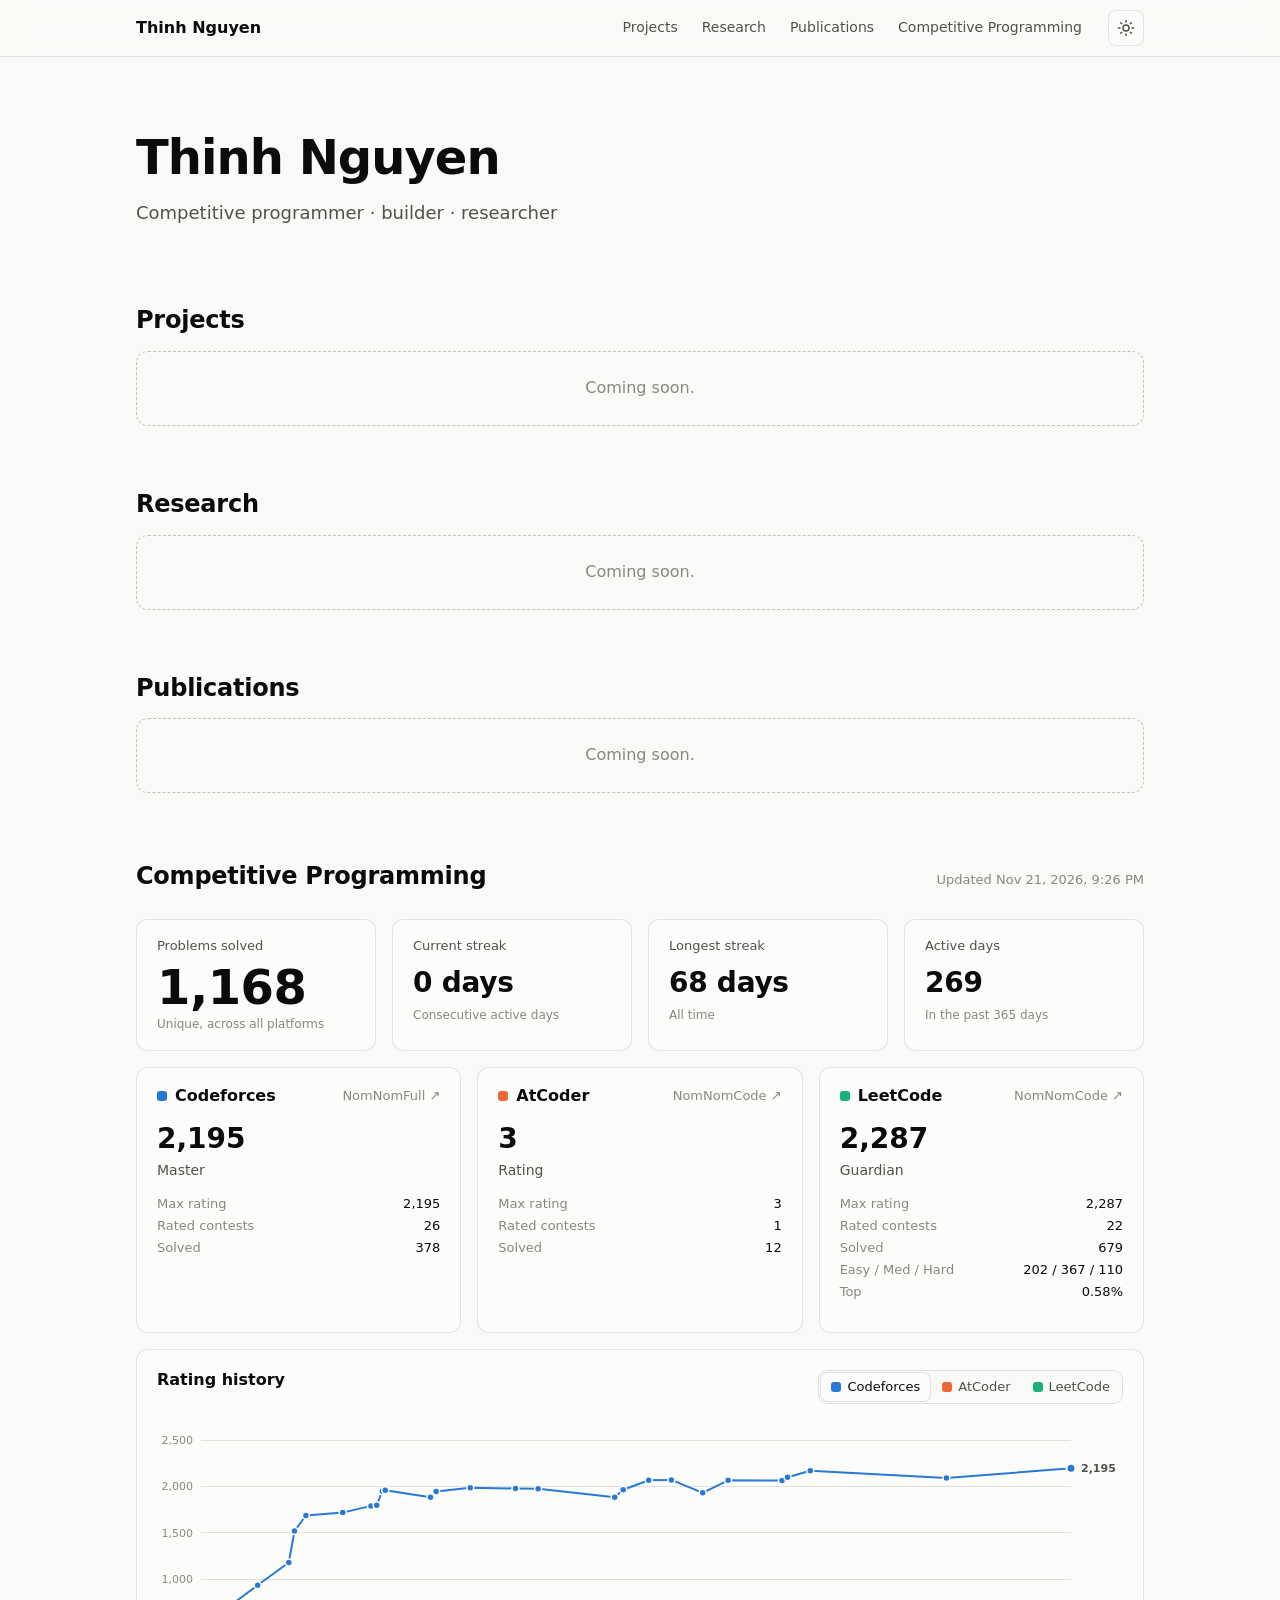
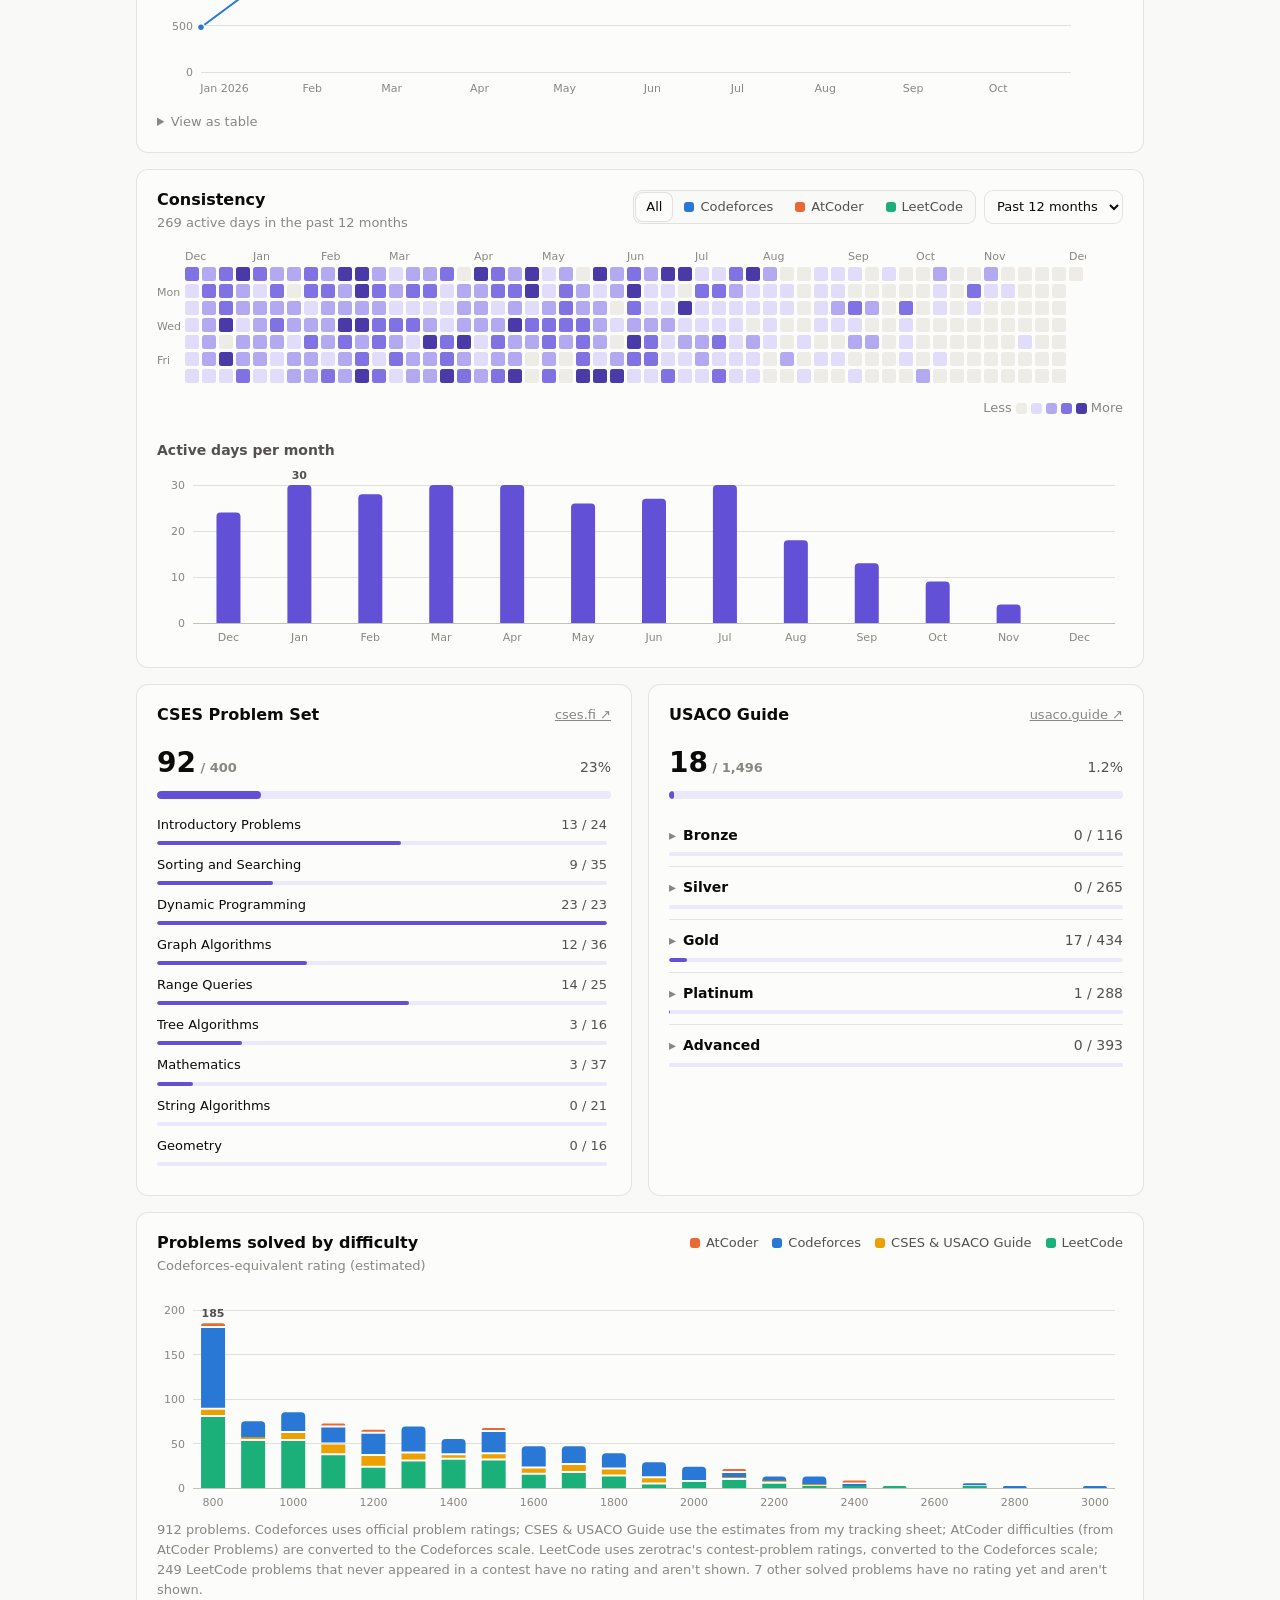
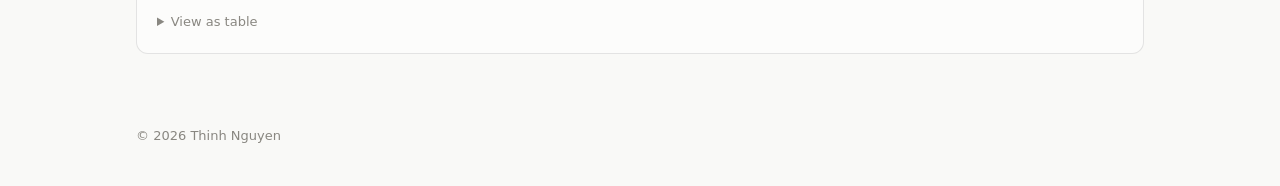
==== index.html @ 5f4afdf0 "Personal website with competitive programming stats Static site (no build step) with a daily GitHub " ====
<!doctype html>
<html lang="en">
<head>
  <meta charset="utf-8">
  <meta name="viewport" content="width=device-width, initial-scale=1">
  <title>Thinh Nguyen</title>
  <meta name="description" content="Projects, research, publications and competitive programming progress.">
  <link rel="icon" href="data:image/svg+xml,<svg xmlns='http://www.w3.org/2000/svg' viewBox='0 0 32 32'><rect width='32' height='32' rx='7' fill='%236250d6'/><text x='16' y='22' font-family='system-ui,sans-serif' font-size='16' font-weight='700' fill='white' text-anchor='middle'>TN</text></svg>">
  <link rel="stylesheet" href="assets/css/style.css">
  <script>
    // Apply a saved theme before first paint to avoid a flash.
    try { const t = localStorage.getItem("theme"); if (t) document.documentElement.dataset.theme = t; } catch {}
  </script>
</head>
<body>
  <header class="site-header">
    <div class="wrap header-inner">
      <a class="brand" href="#top" data-bind="name">Thinh Nguyen</a>
      <nav class="nav" aria-label="Sections">
        <a href="#projects">Projects</a>
        <a href="#research">Research</a>
        <a href="#publications">Publications</a>
        <a href="#cp">Competitive Programming</a>
      </nav>
      <button class="theme-toggle" id="theme-toggle" type="button" aria-label="Toggle dark mode">
        <svg class="icon-sun" viewBox="0 0 24 24" aria-hidden="true"><circle cx="12" cy="12" r="4"/><path d="M12 2v2M12 20v2M4.9 4.9l1.4 1.4M17.7 17.7l1.4 1.4M2 12h2M20 12h2M4.9 19.1l1.4-1.4M17.7 6.3l1.4-1.4"/></svg>
        <svg class="icon-moon" viewBox="0 0 24 24" aria-hidden="true"><path d="M21 12.8A9 9 0 1 1 11.2 3a7 7 0 0 0 9.8 9.8z"/></svg>
      </button>
    </div>
  </header>

  <main id="top">
    <section class="hero wrap">
      <h1 data-bind="name">Thinh Nguyen</h1>
      <p class="lede" data-bind="tagline">Competitive programmer · builder · researcher</p>
    </section>

    <section id="projects" class="section wrap">
      <h2>Projects</h2>
      <p class="placeholder">Coming soon.</p>
    </section>

    <section id="research" class="section wrap">
      <h2>Research</h2>
      <p class="placeholder">Coming soon.</p>
    </section>

    <section id="publications" class="section wrap">
      <h2>Publications</h2>
      <p class="placeholder">Coming soon.</p>
    </section>

    <section id="cp" class="section wrap">
      <div class="section-head">
        <h2>Competitive Programming</h2>
        <p class="muted small" id="cp-updated"></p>
      </div>

      <div class="tiles" id="cp-tiles" aria-live="polite"></div>

      <div class="platforms" id="cp-platforms"></div>

      <article class="card">
        <div class="card-head">
          <h3>Rating history</h3>
          <div class="segmented" id="rating-tabs" role="tablist" aria-label="Platform"></div>
        </div>
        <div class="chart" id="rating-chart"></div>
        <details class="table-view">
          <summary>View as table</summary>
          <div id="rating-table"></div>
        </details>
      </article>

      <article class="card">
        <div class="card-head">
          <div>
            <h3>Consistency</h3>
            <p class="muted small" id="heatmap-caption"></p>
          </div>
          <div class="filters">
            <div class="segmented" id="heatmap-platforms" role="group" aria-label="Platform filter"></div>
            <select id="heatmap-range" class="select" aria-label="Time range"></select>
          </div>
        </div>
        <div class="heatmap-scroll" id="heatmap"></div>
        <div class="heatmap-legend muted small" id="heatmap-legend"></div>
        <h4 class="subhead">Active days per month</h4>
        <div class="chart" id="monthly-chart"></div>
      </article>

      <div class="grid-2">
        <article class="card">
          <div class="card-head">
            <h3>CSES Problem Set</h3>
            <a class="muted small" href="https://cses.fi/problemset/" target="_blank" rel="noopener">cses.fi ↗</a>
          </div>
          <div id="cses-progress"></div>
        </article>
        <article class="card">
          <div class="card-head">
            <h3>USACO Guide</h3>
            <a class="muted small" href="https://usaco.guide/" target="_blank" rel="noopener">usaco.guide ↗</a>
          </div>
          <div id="usaco-progress"></div>
        </article>
      </div>

      <article class="card" id="difficulty-card">
        <div class="card-head">
          <div>
            <h3>Problems solved by difficulty</h3>
            <p class="muted small">Codeforces-equivalent rating (estimated)</p>
          </div>
          <div class="legend" id="difficulty-legend"></div>
        </div>
        <div class="chart" id="difficulty-chart"></div>
        <p class="footnote muted small" id="difficulty-note"></p>
        <details class="table-view">
          <summary>View as table</summary>
          <div id="difficulty-table"></div>
        </details>
      </article>
    </section>
  </main>

  <footer class="site-footer wrap muted small">
    <span>© <span id="year"></span> <span data-bind="name">Thinh Nguyen</span></span>
  </footer>

  <div class="tooltip" id="tooltip" role="tooltip" hidden></div>
  <script src="assets/js/cp.js" defer></script>
</body>
</html>
---- assets/css/style.css ----
/* ------------------------------------------------------------ tokens */
:root {
  color-scheme: light;
  --page: #f9f9f7;
  --surface: #fcfcfb;
  --text: #0b0b0b;
  --text-2: #52514e;
  --muted: #898781;
  --grid: #e1e0d9;
  --axis: #c3c2b7;
  --border: rgba(11, 11, 11, 0.10);
  --hover: rgba(11, 11, 11, 0.04);
  /* violet for everything not tied to one platform (blue = Codeforces only) */
  --accent: #6250d6;

  /* platform identity (categorical slots 1–3) */
  --cf: #2a78d6;
  --ac: #eb6834;
  --lc: #1baf7a;
  --sheet: #eda100; /* CSES & USACO Guide (categorical slot 4) */

  /* sequential violet for heatmap / meters */
  --seq-0: #edece7;
  --seq-1: #e0dcfa;
  --seq-2: #b3a9f0;
  --seq-3: #8172e3;
  --seq-4: #4a3aa7;
  --track: #ebe8fb;

  --radius: 12px;
  --font: system-ui, -apple-system, "Segoe UI", Roboto, sans-serif;
}

@media (prefers-color-scheme: dark) {
  :root:not([data-theme="light"]) {
    color-scheme: dark;
    --page: #0d0d0d;
    --surface: #1a1a19;
    --text: #f0efec;
    --text-2: #c3c2b7;
    --muted: #898781;
    --grid: #2c2c2a;
    --axis: #383835;
    --border: rgba(255, 255, 255, 0.10);
    --hover: rgba(255, 255, 255, 0.05);
    --accent: #9085e9;
    --cf: #3987e5;
    --ac: #d95926;
    --lc: #199e70;
    --sheet: #c98500;
    --seq-0: #262624;
    --seq-1: #2e2766;
    --seq-2: #4a3aa7;
    --seq-3: #7062dd;
    --seq-4: #b3a9f0;
    --track: #26223f;
  }
}
:root[data-theme="dark"] {
  color-scheme: dark;
  --page: #0d0d0d;
  --surface: #1a1a19;
  --text: #f0efec;
  --text-2: #c3c2b7;
  --muted: #898781;
  --grid: #2c2c2a;
  --axis: #383835;
  --border: rgba(255, 255, 255, 0.10);
  --hover: rgba(255, 255, 255, 0.05);
  --accent: #9085e9;
  --cf: #3987e5;
  --ac: #d95926;
  --lc: #199e70;
  --sheet: #c98500;
  --seq-0: #262624;
  --seq-1: #2e2766;
  --seq-2: #4a3aa7;
  --seq-3: #7062dd;
  --seq-4: #b3a9f0;
  --track: #26223f;
}

/* ------------------------------------------------------------ base */
*, *::before, *::after { box-sizing: border-box; }
html { scroll-behavior: smooth; scroll-padding-top: 72px; }
body {
  margin: 0;
  background: var(--page);
  color: var(--text);
  font: 16px/1.55 var(--font);
  -webkit-font-smoothing: antialiased;
}
a { color: inherit; }
h1, h2, h3, h4 { margin: 0; line-height: 1.2; }
h2 { font-size: 1.5rem; font-weight: 650; letter-spacing: -0.01em; }
h3 { font-size: 1rem; font-weight: 600; }
.muted { color: var(--muted); }
.small { font-size: 0.8125rem; }
.wrap { max-width: 1040px; margin: 0 auto; padding: 0 16px; }

/* ------------------------------------------------------------ header */
.site-header {
  position: sticky; top: 0; z-index: 10;
  background: color-mix(in srgb, var(--page) 85%, transparent);
  backdrop-filter: blur(10px);
  border-bottom: 1px solid var(--border);
}
.header-inner { display: flex; align-items: center; gap: 16px; height: 56px; }
.brand { font-weight: 650; text-decoration: none; white-space: nowrap; }
.nav { display: flex; gap: 4px; margin-left: auto; overflow-x: auto; scrollbar-width: none; }
.nav::-webkit-scrollbar { display: none; }
.nav a {
  text-decoration: none; color: var(--text-2); font-size: 0.875rem;
  padding: 6px 10px; border-radius: 8px; white-space: nowrap;
}
.nav a:hover { background: var(--hover); color: var(--text); }
.theme-toggle {
  flex: none; width: 36px; height: 36px; border-radius: 8px;
  border: 1px solid var(--border); background: var(--surface); color: var(--text-2);
  display: grid; place-items: center; cursor: pointer;
}
.theme-toggle svg { width: 18px; height: 18px; fill: none; stroke: currentColor; stroke-width: 2; stroke-linecap: round; }
.theme-toggle .icon-moon { display: none; }
:root[data-theme="dark"] .theme-toggle .icon-sun { display: none; }
:root[data-theme="dark"] .theme-toggle .icon-moon { display: block; }
@media (prefers-color-scheme: dark) {
  :root:not([data-theme="light"]) .theme-toggle .icon-sun { display: none; }
  :root:not([data-theme="light"]) .theme-toggle .icon-moon { display: block; }
}
@media (max-width: 640px) {
  .brand { display: none; }
  .nav { margin-left: 0; flex: 1; }
}

/* ------------------------------------------------------------ sections */
.hero { padding-top: 72px; padding-bottom: 40px; }
.hero h1 { font-size: clamp(2rem, 6vw, 3rem); font-weight: 700; letter-spacing: -0.02em; }
.lede { color: var(--text-2); font-size: 1.125rem; margin: 12px 0 0; }
.section { padding-top: 40px; padding-bottom: 24px; }
.section > h2, .section-head { margin-bottom: 16px; }
.section-head { display: flex; align-items: baseline; justify-content: space-between; gap: 12px; flex-wrap: wrap; }
.placeholder {
  margin: 0; padding: 24px; border: 1px dashed var(--axis); border-radius: var(--radius);
  color: var(--muted); text-align: center;
}

/* ------------------------------------------------------------ cards */
.card {
  background: var(--surface); border: 1px solid var(--border); border-radius: var(--radius);
  padding: 20px; margin-bottom: 16px; min-width: 0;
}
.card-head { display: flex; justify-content: space-between; align-items: flex-start; gap: 12px; flex-wrap: wrap; margin-bottom: 16px; }
.card-head p { margin: 4px 0 0; }
.subhead { font-size: 0.875rem; font-weight: 600; margin: 24px 0 8px; color: var(--text-2); }
.grid-2 { display: grid; grid-template-columns: 1fr 1fr; gap: 16px; }
.grid-2 .card { margin-bottom: 0; }
.grid-2 + .card { margin-top: 16px; }
@media (max-width: 760px) { .grid-2 { grid-template-columns: 1fr; } }

/* stat tiles */
.tiles { display: grid; grid-template-columns: repeat(4, 1fr); gap: 16px; margin-bottom: 16px; }
.tile { background: var(--surface); border: 1px solid var(--border); border-radius: var(--radius); padding: 16px 20px; }
.tile-label { color: var(--text-2); font-size: 0.8125rem; }
.tile-value { font-size: 1.75rem; font-weight: 650; margin-top: 4px; letter-spacing: -0.01em; }
.tile-note { color: var(--muted); font-size: 0.75rem; margin-top: 2px; }
.tile.hero-tile .tile-value { font-size: 3rem; line-height: 1.1; }
@media (max-width: 760px) { .tiles { grid-template-columns: 1fr 1fr; } .tile.hero-tile .tile-value { font-size: 2.25rem; } }

/* platform cards */
.platforms { display: grid; grid-template-columns: repeat(3, 1fr); gap: 16px; margin-bottom: 16px; }
@media (max-width: 760px) { .platforms { grid-template-columns: 1fr; } }
.platform { background: var(--surface); border: 1px solid var(--border); border-radius: var(--radius); padding: 16px 20px; }
.platform-name { display: flex; align-items: center; gap: 8px; font-weight: 600; }
.platform-name a { margin-left: auto; font-weight: 400; font-size: 0.8125rem; color: var(--muted); text-decoration: none; }
.platform-name a:hover { color: var(--text); text-decoration: underline; }
.swatch { width: 10px; height: 10px; border-radius: 3px; flex: none; }
.platform-rating { font-size: 1.75rem; font-weight: 650; margin-top: 8px; }
.platform-rank { color: var(--text-2); font-size: 0.875rem; text-transform: capitalize; }
.kv { display: grid; grid-template-columns: auto 1fr; gap: 2px 12px; margin-top: 12px; font-size: 0.8125rem; }
.kv dt { color: var(--muted); }
.kv dd { margin: 0; text-align: right; font-variant-numeric: tabular-nums; }
.platform.empty { color: var(--muted); font-size: 0.875rem; }
.platform.empty code { font-size: 0.8125rem; }

/* segmented controls & select */
.filters { display: flex; gap: 8px; flex-wrap: wrap; }
.segmented {
  display: inline-flex; background: var(--page); border: 1px solid var(--border); border-radius: 9px; padding: 2px; gap: 2px;
  max-width: 100%; overflow-x: auto; scrollbar-width: none;
}
.segmented::-webkit-scrollbar { display: none; }
.segmented button { flex: none; }
.filters { max-width: 100%; }
.segmented button {
  border: 0; background: transparent; color: var(--text-2); font: inherit; font-size: 0.8125rem;
  padding: 4px 10px; border-radius: 7px; cursor: pointer; display: inline-flex; align-items: center; gap: 6px;
}
.segmented button:hover { color: var(--text); }
.segmented button[aria-pressed="true"], .segmented button[aria-selected="true"] {
  background: var(--surface); color: var(--text); box-shadow: 0 0 0 1px var(--border);
}
.segmented button:disabled { opacity: 0.4; cursor: not-allowed; }
.select {
  font: inherit; font-size: 0.8125rem; color: var(--text); background: var(--surface);
  border: 1px solid var(--border); border-radius: 9px; padding: 4px 8px;
}

/* charts */
.chart { position: relative; width: 100%; }
.chart svg { display: block; width: 100%; overflow: visible; }
.chart text { font-family: var(--font); }
.axis-text { fill: var(--muted); font-size: 11px; font-variant-numeric: tabular-nums; }
.label-text { fill: var(--text-2); font-size: 11px; font-weight: 600; }
.gridline { stroke: var(--grid); stroke-width: 1; shape-rendering: crispEdges; }
.baseline { stroke: var(--axis); stroke-width: 1; shape-rendering: crispEdges; }
.crosshair { stroke: var(--axis); stroke-width: 1; }
.empty-chart { color: var(--muted); font-size: 0.875rem; padding: 40px 0; text-align: center; }

/* heatmap */
.heatmap-scroll { overflow-x: auto; padding-bottom: 4px; }
.heatmap-scroll svg { display: block; }
.heatmap-legend { display: flex; align-items: center; gap: 4px; justify-content: flex-end; margin-top: 8px; }
.heatmap-legend i { width: 11px; height: 11px; border-radius: 3px; display: inline-block; }

/* progress meters */
.meter-big { margin-bottom: 16px; }
.meter-row { display: flex; justify-content: space-between; align-items: baseline; gap: 8px; font-size: 0.875rem; }
.meter-row b { font-weight: 600; }
.meter-row .num { color: var(--text-2); font-variant-numeric: tabular-nums; white-space: nowrap; }
.meter-big .num-big { font-size: 1.75rem; font-weight: 650; }
.meter { height: 8px; border-radius: 8px; background: var(--track); overflow: hidden; margin-top: 6px; }
.meter.thin { height: 4px; }
.meter > span { display: block; height: 100%; border-radius: 8px; background: var(--accent); }
.cat-list { display: grid; gap: 10px; }
.tier { border-top: 1px solid var(--border); padding: 10px 0; }
.tier:first-of-type { border-top: 0; }
.tier summary { cursor: pointer; list-style: none; }
.tier summary::-webkit-details-marker { display: none; }
.tier summary .meter-row b::before { content: "▸"; display: inline-block; width: 1em; color: var(--muted); transition: transform .15s; }
.tier[open] summary .meter-row b::before { transform: rotate(90deg); }
.tier .cat-list { margin: 12px 0 4px 1em; }
.cat-list .meter-row { font-size: 0.8125rem; }
.scroll-list { max-height: 360px; overflow-y: auto; padding-right: 4px; }

/* legend & footnote */
.legend { display: flex; flex-wrap: wrap; gap: 4px 14px; font-size: 0.8125rem; color: var(--text-2); }
.legend span { display: inline-flex; align-items: center; gap: 6px; }
.footnote { margin: 8px 0 0; }

/* table view */
.table-view { margin-top: 12px; }
.table-view summary { cursor: pointer; color: var(--muted); font-size: 0.8125rem; }
.table-view .table-wrap { max-height: 320px; overflow: auto; margin-top: 8px; }
table { border-collapse: collapse; width: 100%; font-size: 0.8125rem; }
th, td { text-align: left; padding: 6px 8px; border-bottom: 1px solid var(--border); white-space: nowrap; }
th { color: var(--muted); font-weight: 500; position: sticky; top: 0; background: var(--surface); }
td.num, th.num { text-align: right; font-variant-numeric: tabular-nums; }

/* tooltip */
.tooltip {
  position: fixed; z-index: 50; pointer-events: none;
  background: var(--surface); color: var(--text); border: 1px solid var(--border);
  box-shadow: 0 4px 16px rgba(0, 0, 0, 0.12);
  border-radius: 8px; padding: 8px 10px; font-size: 0.8125rem; line-height: 1.4; max-width: 260px;
}
.tooltip .tt-title { font-weight: 600; }
.tooltip .tt-sub { color: var(--muted); }
.tooltip .tt-row { display: flex; align-items: center; gap: 6px; }
.tooltip .tt-row span:last-child { margin-left: auto; padding-left: 12px; font-variant-numeric: tabular-nums; }

.site-footer { padding-top: 32px; padding-bottom: 40px; }
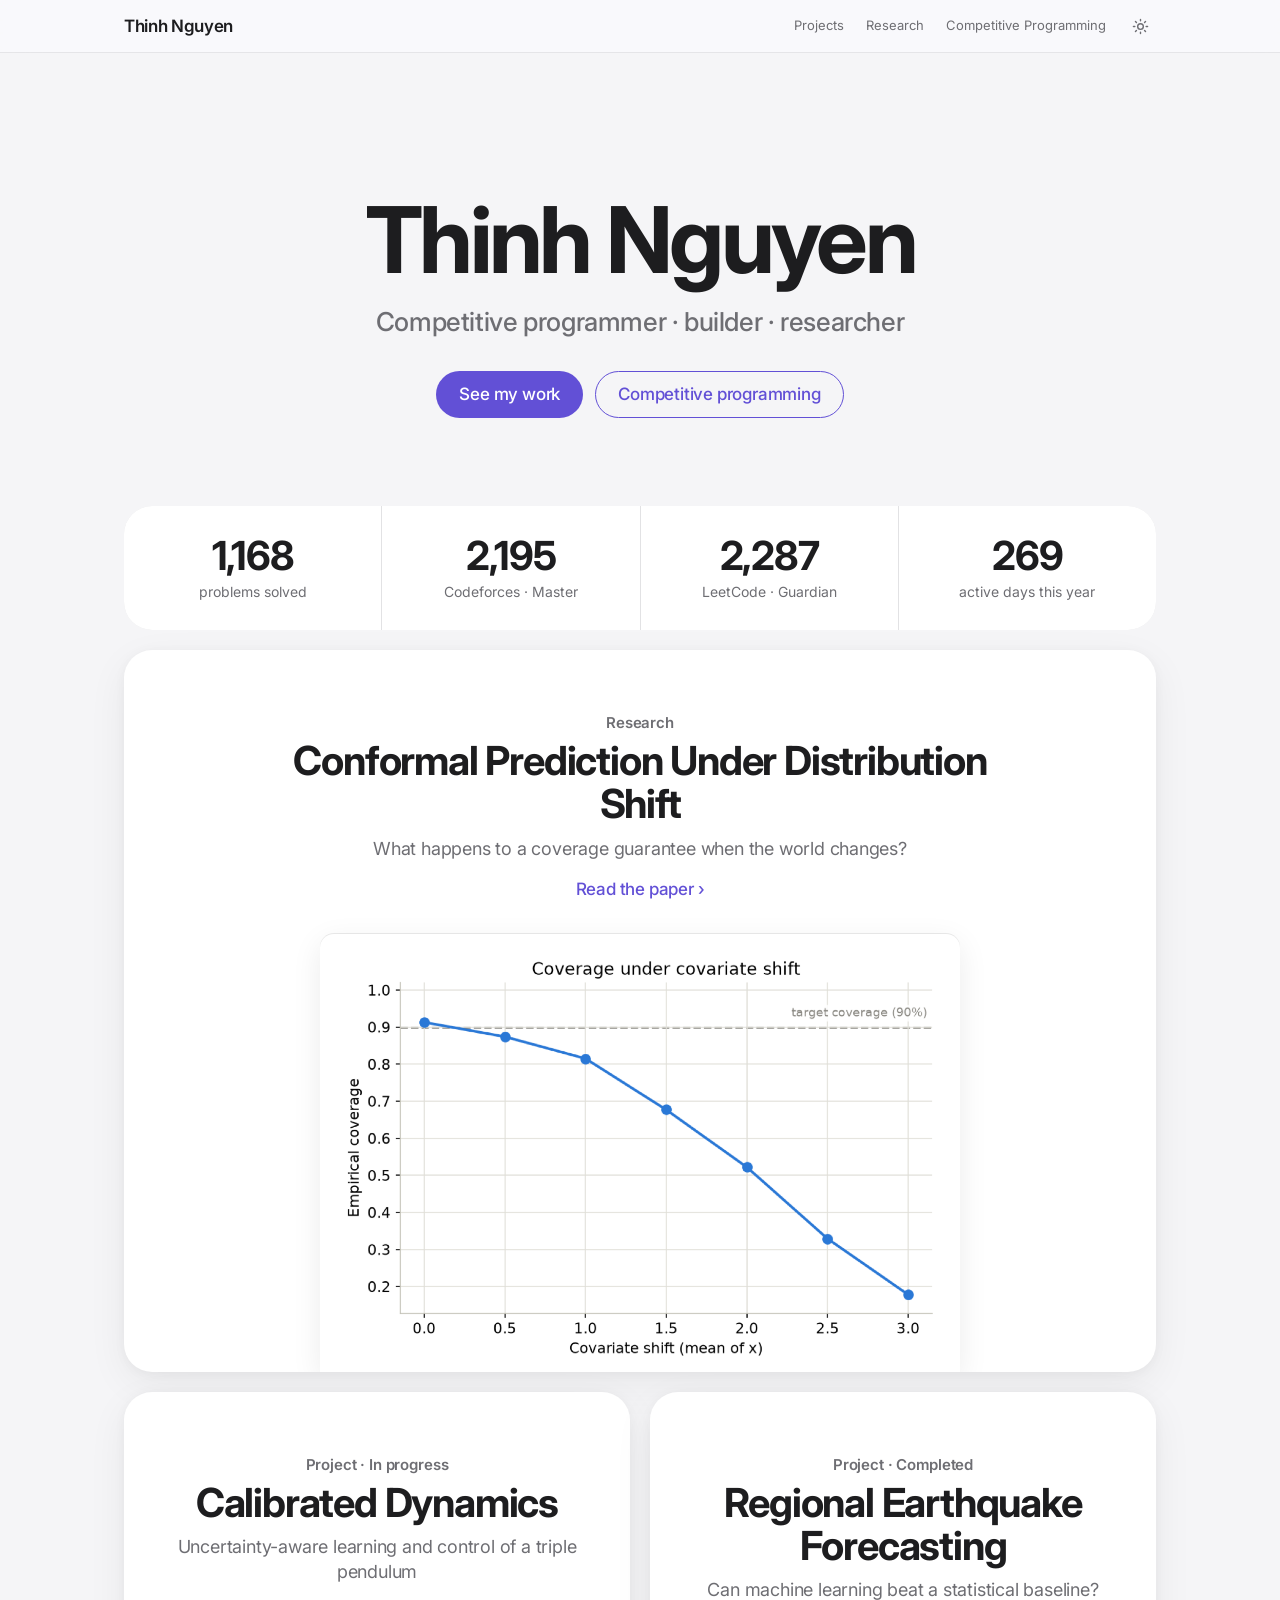
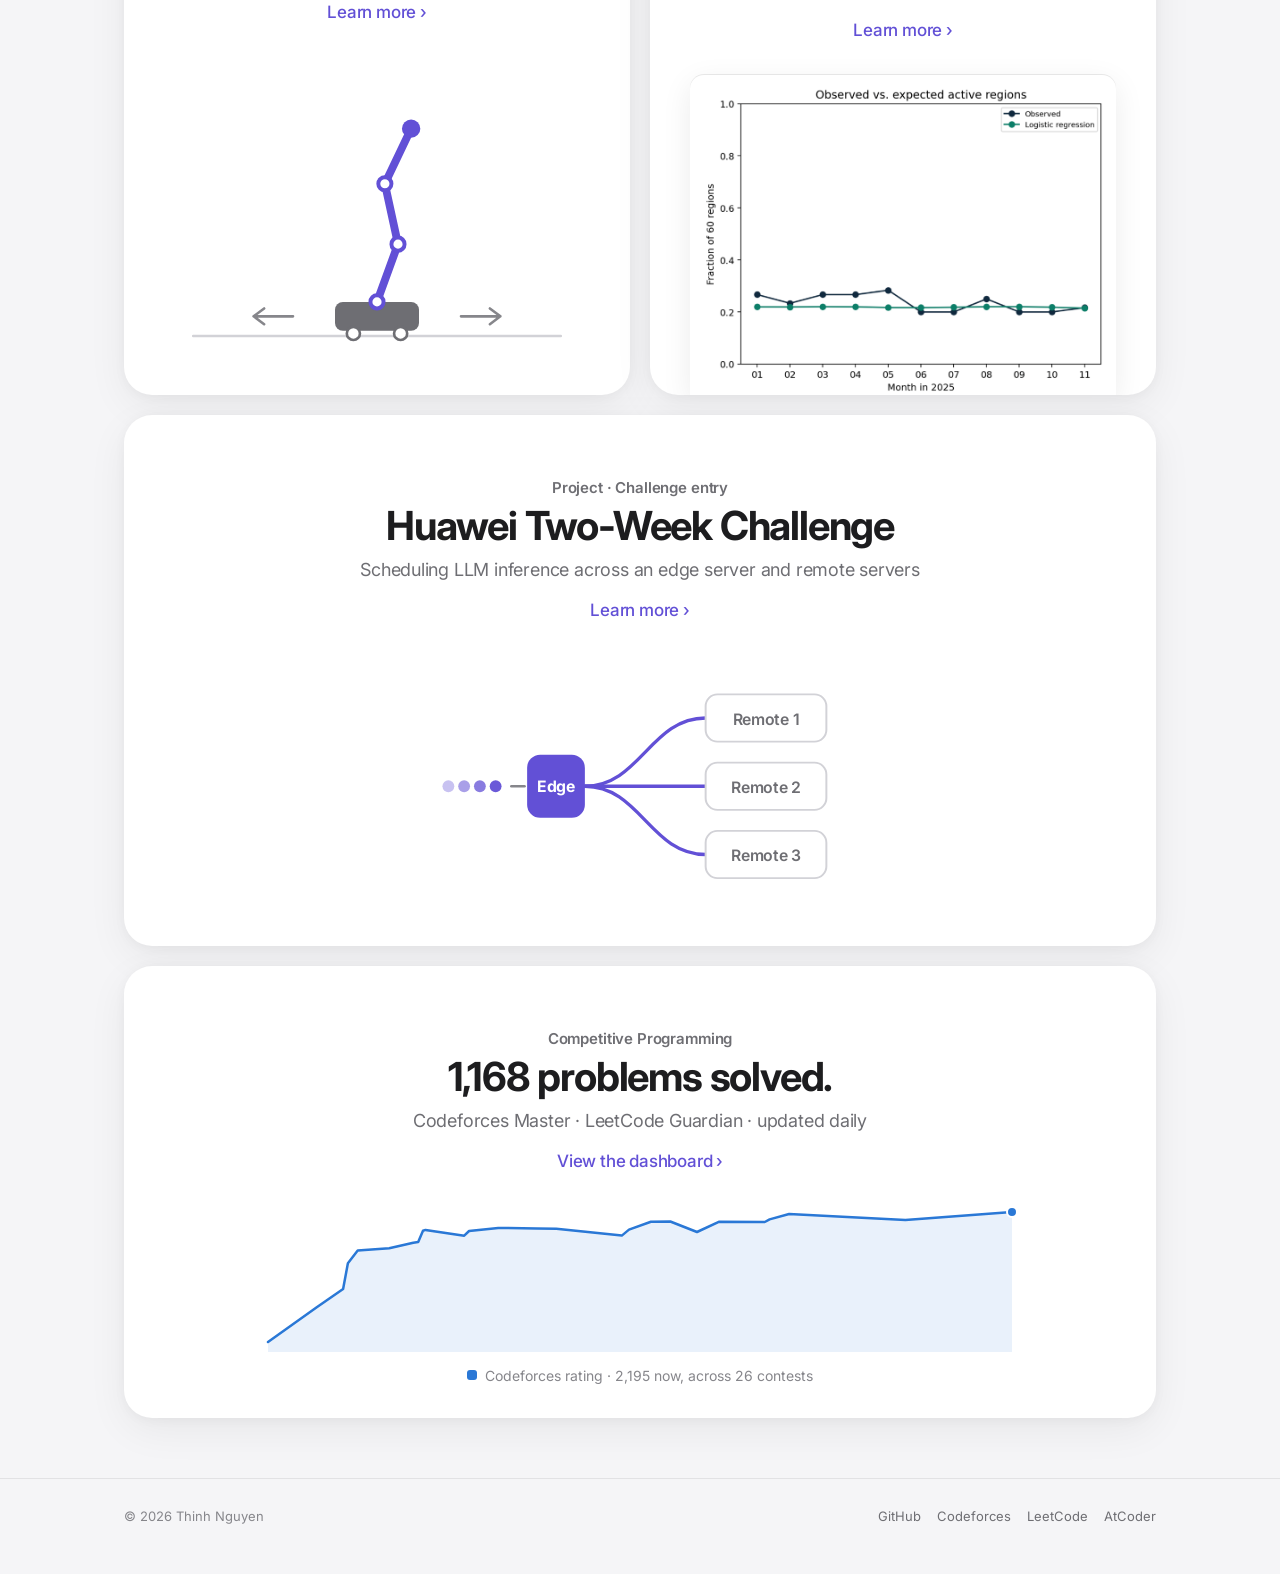
==== commit 13630344: "Redesign as a multi-page site; add research and Huawei project - Separate Home, Projects, Research a" ====
--- a/index.html
+++ b/index.html
@@ -4,131 +4,59 @@
   <meta charset="utf-8">
   <meta name="viewport" content="width=device-width, initial-scale=1">
   <title>Thinh Nguyen</title>
-  <meta name="description" content="Projects, research, publications and competitive programming progress.">
+  <meta name="description" content="Projects, research and competitive programming by Thinh Nguyen.">
   <link rel="icon" href="data:image/svg+xml,<svg xmlns='http://www.w3.org/2000/svg' viewBox='0 0 32 32'><rect width='32' height='32' rx='7' fill='%236250d6'/><text x='16' y='22' font-family='system-ui,sans-serif' font-size='16' font-weight='700' fill='white' text-anchor='middle'>TN</text></svg>">
+  <link rel="preconnect" href="https://fonts.googleapis.com">
+  <link rel="preconnect" href="https://fonts.gstatic.com" crossorigin>
+  <link rel="stylesheet" href="https://fonts.googleapis.com/css2?family=Inter:wght@400;500;600;700&display=swap">
   <link rel="stylesheet" href="assets/css/style.css">
   <script>
-    // Apply a saved theme before first paint to avoid a flash.
+    document.documentElement.classList.add("js");
     try { const t = localStorage.getItem("theme"); if (t) document.documentElement.dataset.theme = t; } catch {}
   </script>
 </head>
 <body>
-  <header class="site-header">
-    <div class="wrap header-inner">
-      <a class="brand" href="#top" data-bind="name">Thinh Nguyen</a>
-      <nav class="nav" aria-label="Sections">
-        <a href="#projects">Projects</a>
-        <a href="#research">Research</a>
-        <a href="#publications">Publications</a>
-        <a href="#cp">Competitive Programming</a>
-      </nav>
+  <header class="nav-bar">
+    <nav class="wrap nav-inner" aria-label="Main">
+      <a class="brand" href="./" data-bind="name">Thinh Nguyen</a>
+      <div class="nav-links">
+        <a href="projects.html">Projects</a>
+        <a href="research.html">Research</a>
+        <a href="competitive-programming.html"><span class="long">Competitive Programming</span><span class="short">CP</span></a>
+      </div>
       <button class="theme-toggle" id="theme-toggle" type="button" aria-label="Toggle dark mode">
         <svg class="icon-sun" viewBox="0 0 24 24" aria-hidden="true"><circle cx="12" cy="12" r="4"/><path d="M12 2v2M12 20v2M4.9 4.9l1.4 1.4M17.7 17.7l1.4 1.4M2 12h2M20 12h2M4.9 19.1l1.4-1.4M17.7 6.3l1.4-1.4"/></svg>
         <svg class="icon-moon" viewBox="0 0 24 24" aria-hidden="true"><path d="M21 12.8A9 9 0 1 1 11.2 3a7 7 0 0 0 9.8 9.8z"/></svg>
       </button>
-    </div>
+    </nav>
   </header>
 
-  <main id="top">
-    <section class="hero wrap">
-      <h1 data-bind="name">Thinh Nguyen</h1>
-      <p class="lede" data-bind="tagline">Competitive programmer · builder · researcher</p>
+  <main>
+    <section class="hero wrap center">
+      <h1 class="reveal" data-bind="name">Thinh Nguyen</h1>
+      <p class="lede reveal" data-bind="tagline">Competitive programmer · builder · researcher</p>
+      <div class="btn-row reveal">
+        <a class="btn btn-primary" href="projects.html">See my work</a>
+        <a class="btn btn-secondary" href="competitive-programming.html">Competitive programming</a>
+      </div>
     </section>
-
-    <section id="projects" class="section wrap">
-      <h2>Projects</h2>
-      <p class="placeholder">Coming soon.</p>
-    </section>
-
-    <section id="research" class="section wrap">
-      <h2>Research</h2>
-      <p class="placeholder">Coming soon.</p>
-    </section>
-
-    <section id="publications" class="section wrap">
-      <h2>Publications</h2>
-      <p class="placeholder">Coming soon.</p>
-    </section>
-
-    <section id="cp" class="section wrap">
-      <div class="section-head">
-        <h2>Competitive Programming</h2>
-        <p class="muted small" id="cp-updated"></p>
-      </div>
-
-      <div class="tiles" id="cp-tiles" aria-live="polite"></div>
-
-      <div class="platforms" id="cp-platforms"></div>
-
-      <article class="card">
-        <div class="card-head">
-          <h3>Rating history</h3>
-          <div class="segmented" id="rating-tabs" role="tablist" aria-label="Platform"></div>
-        </div>
-        <div class="chart" id="rating-chart"></div>
-        <details class="table-view">
-          <summary>View as table</summary>
-          <div id="rating-table"></div>
-        </details>
-      </article>
-
-      <article class="card">
-        <div class="card-head">
-          <div>
-            <h3>Consistency</h3>
-            <p class="muted small" id="heatmap-caption"></p>
-          </div>
-          <div class="filters">
-            <div class="segmented" id="heatmap-platforms" role="group" aria-label="Platform filter"></div>
-            <select id="heatmap-range" class="select" aria-label="Time range"></select>
-          </div>
-        </div>
-        <div class="heatmap-scroll" id="heatmap"></div>
-        <div class="heatmap-legend muted small" id="heatmap-legend"></div>
-        <h4 class="subhead">Active days per month</h4>
-        <div class="chart" id="monthly-chart"></div>
-      </article>
-
-      <div class="grid-2">
-        <article class="card">
-          <div class="card-head">
-            <h3>CSES Problem Set</h3>
-            <a class="muted small" href="https://cses.fi/problemset/" target="_blank" rel="noopener">cses.fi ↗</a>
-          </div>
-          <div id="cses-progress"></div>
-        </article>
-        <article class="card">
-          <div class="card-head">
-            <h3>USACO Guide</h3>
-            <a class="muted small" href="https://usaco.guide/" target="_blank" rel="noopener">usaco.guide ↗</a>
-          </div>
-          <div id="usaco-progress"></div>
-        </article>
-      </div>
-
-      <article class="card" id="difficulty-card">
-        <div class="card-head">
-          <div>
-            <h3>Problems solved by difficulty</h3>
-            <p class="muted small">Codeforces-equivalent rating (estimated)</p>
-          </div>
-          <div class="legend" id="difficulty-legend"></div>
-        </div>
-        <div class="chart" id="difficulty-chart"></div>
-        <p class="footnote muted small" id="difficulty-note"></p>
-        <details class="table-view">
-          <summary>View as table</summary>
-          <div id="difficulty-table"></div>
-        </details>
-      </article>
-    </section>
+    <div class="wrap" id="home-stats"></div>
+    <div class="wrap promos" id="home-promos"></div>
   </main>
 
-  <footer class="site-footer wrap muted small">
-    <span>© <span id="year"></span> <span data-bind="name">Thinh Nguyen</span></span>
+  <footer class="site-footer">
+    <div class="wrap footer-inner">
+      <span>© <span id="year"></span> <span data-bind="name">Thinh Nguyen</span></span>
+      <div class="footer-links">
+        <a href="https://github.com/ThinhTruongN" target="_blank" rel="noopener">GitHub</a>
+        <a href="https://codeforces.com/profile/NomNomFull" target="_blank" rel="noopener">Codeforces</a>
+        <a href="https://leetcode.com/u/NomNomCode/" target="_blank" rel="noopener">LeetCode</a>
+        <a href="https://atcoder.jp/users/NomNomCode" target="_blank" rel="noopener">AtCoder</a>
+      </div>
+    </div>
   </footer>
-
   <div class="tooltip" id="tooltip" role="tooltip" hidden></div>
-  <script src="assets/js/cp.js" defer></script>
+  <script src="assets/js/common.js" defer></script>
+  <script src="assets/js/home.js" defer></script>
 </body>
 </html>
--- a/assets/css/style.css
+++ b/assets/css/style.css
@@ -1,54 +1,66 @@
-/* ------------------------------------------------------------ tokens */
+/* =================================================================
+   Tokens
+   Blue is reserved for Codeforces; violet is the site accent.
+   ================================================================= */
 :root {
   color-scheme: light;
-  --page: #f9f9f7;
-  --surface: #fcfcfb;
-  --text: #0b0b0b;
-  --text-2: #52514e;
-  --muted: #898781;
-  --grid: #e1e0d9;
-  --axis: #c3c2b7;
-  --border: rgba(11, 11, 11, 0.10);
-  --hover: rgba(11, 11, 11, 0.04);
-  /* violet for everything not tied to one platform (blue = Codeforces only) */
+  --page: #f5f5f7;
+  --surface: #ffffff;
+  --surface-2: #fbfbfd;
+  --text: #1d1d1f;
+  --text-2: #6e6e73;
+  --muted: #86868b;
+  --grid: #e8e8ed;
+  --axis: #d2d2d7;
+  --border: rgba(0, 0, 0, 0.08);
+  --hover: rgba(0, 0, 0, 0.04);
+  --nav-bg: rgba(251, 251, 253, 0.8);
+  --shadow: 0 2px 12px rgba(0, 0, 0, 0.04), 0 12px 40px rgba(0, 0, 0, 0.06);
   --accent: #6250d6;
-
-  /* platform identity (categorical slots 1–3) */
+  --accent-text: #ffffff;
+
+  /* platform identity (categorical slots) */
   --cf: #2a78d6;
   --ac: #eb6834;
   --lc: #1baf7a;
-  --sheet: #eda100; /* CSES & USACO Guide (categorical slot 4) */
-
-  /* sequential violet for heatmap / meters */
-  --seq-0: #edece7;
+  --sheet: #eda100; /* CSES & USACO Guide */
+
+  /* sequential violet: heatmap & meters */
+  --seq-0: #ebebf0;
   --seq-1: #e0dcfa;
   --seq-2: #b3a9f0;
   --seq-3: #8172e3;
   --seq-4: #4a3aa7;
   --track: #ebe8fb;
 
-  --radius: 12px;
-  --font: system-ui, -apple-system, "Segoe UI", Roboto, sans-serif;
+  --radius: 18px;
+  --radius-lg: 28px;
+  --font: -apple-system, BlinkMacSystemFont, "SF Pro Text", "Inter", "Segoe UI", Roboto, system-ui, sans-serif;
+  --font-display: -apple-system, BlinkMacSystemFont, "SF Pro Display", "Inter", "Segoe UI", Roboto, system-ui, sans-serif;
 }
 
 @media (prefers-color-scheme: dark) {
   :root:not([data-theme="light"]) {
     color-scheme: dark;
-    --page: #0d0d0d;
-    --surface: #1a1a19;
-    --text: #f0efec;
-    --text-2: #c3c2b7;
-    --muted: #898781;
-    --grid: #2c2c2a;
-    --axis: #383835;
+    --page: #000000;
+    --surface: #1c1c1e;
+    --surface-2: #161617;
+    --text: #f5f5f7;
+    --text-2: #a1a1a6;
+    --muted: #86868b;
+    --grid: #2c2c2e;
+    --axis: #424245;
     --border: rgba(255, 255, 255, 0.10);
-    --hover: rgba(255, 255, 255, 0.05);
+    --hover: rgba(255, 255, 255, 0.06);
+    --nav-bg: rgba(22, 22, 23, 0.8);
+    --shadow: none;
     --accent: #9085e9;
+    --accent-text: #0b0b0b;
     --cf: #3987e5;
     --ac: #d95926;
     --lc: #199e70;
     --sheet: #c98500;
-    --seq-0: #262624;
+    --seq-0: #262628;
     --seq-1: #2e2766;
     --seq-2: #4a3aa7;
     --seq-3: #7062dd;
@@ -58,21 +70,25 @@
 }
 :root[data-theme="dark"] {
   color-scheme: dark;
-  --page: #0d0d0d;
-  --surface: #1a1a19;
-  --text: #f0efec;
-  --text-2: #c3c2b7;
-  --muted: #898781;
-  --grid: #2c2c2a;
-  --axis: #383835;
+  --page: #000000;
+  --surface: #1c1c1e;
+  --surface-2: #161617;
+  --text: #f5f5f7;
+  --text-2: #a1a1a6;
+  --muted: #86868b;
+  --grid: #2c2c2e;
+  --axis: #424245;
   --border: rgba(255, 255, 255, 0.10);
-  --hover: rgba(255, 255, 255, 0.05);
+  --hover: rgba(255, 255, 255, 0.06);
+  --nav-bg: rgba(22, 22, 23, 0.8);
+  --shadow: none;
   --accent: #9085e9;
+  --accent-text: #0b0b0b;
   --cf: #3987e5;
   --ac: #d95926;
   --lc: #199e70;
   --sheet: #c98500;
-  --seq-0: #262624;
+  --seq-0: #262628;
   --seq-1: #2e2766;
   --seq-2: #4a3aa7;
   --seq-3: #7062dd;
@@ -80,46 +96,68 @@
   --track: #26223f;
 }
 
-/* ------------------------------------------------------------ base */
+/* =================================================================
+   Base
+   ================================================================= */
 *, *::before, *::after { box-sizing: border-box; }
-html { scroll-behavior: smooth; scroll-padding-top: 72px; }
+html { scroll-behavior: smooth; scroll-padding-top: 64px; -webkit-text-size-adjust: 100%; }
 body {
   margin: 0;
   background: var(--page);
   color: var(--text);
-  font: 16px/1.55 var(--font);
+  font: 17px/1.47 var(--font);
+  letter-spacing: -0.012em;
   -webkit-font-smoothing: antialiased;
+  -moz-osx-font-smoothing: grayscale;
 }
 a { color: inherit; }
-h1, h2, h3, h4 { margin: 0; line-height: 1.2; }
-h2 { font-size: 1.5rem; font-weight: 650; letter-spacing: -0.01em; }
-h3 { font-size: 1rem; font-weight: 600; }
+img { max-width: 100%; }
+h1, h2, h3, h4 { margin: 0; font-family: var(--font-display); line-height: 1.1; }
+h2 { font-size: clamp(1.75rem, 4vw, 2.5rem); font-weight: 700; letter-spacing: -0.025em; }
+h3 { font-size: 1.1875rem; font-weight: 600; letter-spacing: -0.015em; }
+p { margin: 0; }
 .muted { color: var(--muted); }
-.small { font-size: 0.8125rem; }
-.wrap { max-width: 1040px; margin: 0 auto; padding: 0 16px; }
-
-/* ------------------------------------------------------------ header */
-.site-header {
-  position: sticky; top: 0; z-index: 10;
-  background: color-mix(in srgb, var(--page) 85%, transparent);
-  backdrop-filter: blur(10px);
+.small { font-size: 0.8125rem; letter-spacing: 0; }
+.wrap { max-width: 1080px; margin: 0 auto; padding: 0 16px; }
+.wrap-narrow { max-width: 760px; margin: 0 auto; padding: 0 16px; }
+@media (min-width: 640px) { .wrap, .wrap-narrow { padding: 0 24px; } }
+
+/* Scroll reveal (only when JS is on; off for reduced motion) */
+.js .reveal { opacity: 0; transform: translateY(28px); transition: opacity .8s cubic-bezier(.2,.7,.2,1), transform .8s cubic-bezier(.2,.7,.2,1); }
+.js .reveal.in { opacity: 1; transform: none; }
+@media (prefers-reduced-motion: reduce) {
+  html { scroll-behavior: auto; }
+  .js .reveal { opacity: 1; transform: none; transition: none; }
+}
+
+/* =================================================================
+   Navigation
+   ================================================================= */
+.nav-bar {
+  position: sticky; top: 0; z-index: 20;
+  background: var(--nav-bg);
+  -webkit-backdrop-filter: saturate(180%) blur(20px);
+  backdrop-filter: saturate(180%) blur(20px);
   border-bottom: 1px solid var(--border);
 }
-.header-inner { display: flex; align-items: center; gap: 16px; height: 56px; }
-.brand { font-weight: 650; text-decoration: none; white-space: nowrap; }
-.nav { display: flex; gap: 4px; margin-left: auto; overflow-x: auto; scrollbar-width: none; }
-.nav::-webkit-scrollbar { display: none; }
-.nav a {
-  text-decoration: none; color: var(--text-2); font-size: 0.875rem;
-  padding: 6px 10px; border-radius: 8px; white-space: nowrap;
-}
-.nav a:hover { background: var(--hover); color: var(--text); }
+.nav-inner { display: flex; align-items: center; gap: 8px; height: 52px; }
+.brand { font-weight: 600; font-size: 1.0625rem; text-decoration: none; white-space: nowrap; letter-spacing: -0.02em; }
+.nav-links { display: flex; gap: 2px; margin-left: auto; overflow-x: auto; scrollbar-width: none; }
+.nav-links::-webkit-scrollbar { display: none; }
+.nav-links a {
+  text-decoration: none; color: var(--text-2); font-size: 0.8125rem; letter-spacing: 0;
+  padding: 6px 10px; border-radius: 8px; white-space: nowrap; transition: color .2s;
+}
+.nav-links a:hover { color: var(--text); }
+.nav-links a[aria-current="page"] { color: var(--text); font-weight: 600; }
+.nav-links .short { display: none; }
 .theme-toggle {
-  flex: none; width: 36px; height: 36px; border-radius: 8px;
-  border: 1px solid var(--border); background: var(--surface); color: var(--text-2);
-  display: grid; place-items: center; cursor: pointer;
-}
-.theme-toggle svg { width: 18px; height: 18px; fill: none; stroke: currentColor; stroke-width: 2; stroke-linecap: round; }
+  flex: none; width: 32px; height: 32px; border-radius: 50%;
+  border: 0; background: transparent; color: var(--text-2);
+  display: grid; place-items: center; cursor: pointer; transition: background .2s, color .2s;
+}
+.theme-toggle:hover { background: var(--hover); color: var(--text); }
+.theme-toggle svg { width: 17px; height: 17px; fill: none; stroke: currentColor; stroke-width: 2; stroke-linecap: round; }
 .theme-toggle .icon-moon { display: none; }
 :root[data-theme="dark"] .theme-toggle .icon-sun { display: none; }
 :root[data-theme="dark"] .theme-toggle .icon-moon { display: block; }
@@ -127,88 +165,234 @@
   :root:not([data-theme="light"]) .theme-toggle .icon-sun { display: none; }
   :root:not([data-theme="light"]) .theme-toggle .icon-moon { display: block; }
 }
-@media (max-width: 640px) {
-  .brand { display: none; }
-  .nav { margin-left: 0; flex: 1; }
-}
-
-/* ------------------------------------------------------------ sections */
-.hero { padding-top: 72px; padding-bottom: 40px; }
-.hero h1 { font-size: clamp(2rem, 6vw, 3rem); font-weight: 700; letter-spacing: -0.02em; }
-.lede { color: var(--text-2); font-size: 1.125rem; margin: 12px 0 0; }
-.section { padding-top: 40px; padding-bottom: 24px; }
-.section > h2, .section-head { margin-bottom: 16px; }
-.section-head { display: flex; align-items: baseline; justify-content: space-between; gap: 12px; flex-wrap: wrap; }
-.placeholder {
-  margin: 0; padding: 24px; border: 1px dashed var(--axis); border-radius: var(--radius);
-  color: var(--muted); text-align: center;
-}
-
-/* ------------------------------------------------------------ cards */
+@media (max-width: 600px) {
+  .brand { font-size: 0.9375rem; }
+  .nav-links .long { display: none; }
+  .nav-links .short { display: inline; }
+  .nav-links a { padding: 6px 8px; }
+}
+
+/* =================================================================
+   Buttons & links
+   ================================================================= */
+.btn {
+  display: inline-flex; align-items: center; justify-content: center; gap: 6px;
+  min-height: 44px; padding: 10px 22px; border-radius: 980px;
+  font: inherit; font-size: 1.0625rem; font-weight: 500; text-decoration: none; cursor: pointer;
+  border: 1px solid transparent; transition: filter .2s, background .2s;
+}
+.btn-primary { background: var(--accent); color: var(--accent-text); }
+.btn-primary:hover { filter: brightness(1.08); }
+.btn-secondary { background: transparent; color: var(--accent); border-color: var(--accent); }
+.btn-secondary:hover { background: color-mix(in srgb, var(--accent) 8%, transparent); }
+.btn-row { display: flex; flex-wrap: wrap; gap: 12px; }
+.center .btn-row { justify-content: center; }
+.more { color: var(--accent); text-decoration: none; font-weight: 500; white-space: nowrap; }
+.more::after { content: " ›"; }
+.more:hover { text-decoration: underline; }
+
+/* =================================================================
+   Heroes
+   ================================================================= */
+.hero { padding: clamp(72px, 12vw, 140px) 0 clamp(48px, 7vw, 88px); text-align: center; }
+.eyebrow { font-size: 1.0625rem; font-weight: 600; color: var(--accent); margin-bottom: 10px; letter-spacing: -0.01em; }
+.hero h1 {
+  font-size: clamp(3rem, 9vw, 5.75rem); font-weight: 700; letter-spacing: -0.04em; line-height: 1.02;
+}
+.hero .lede {
+  font-size: clamp(1.1875rem, 2.4vw, 1.625rem); color: var(--text-2); line-height: 1.3;
+  max-width: 680px; margin: 18px auto 0; font-weight: 500; letter-spacing: -0.015em;
+}
+.hero .btn-row { margin-top: 32px; justify-content: center; }
+.page-hero { padding: clamp(64px, 10vw, 112px) 0 clamp(36px, 5vw, 56px); text-align: center; }
+.page-hero h1 { font-size: clamp(2.75rem, 7vw, 4.5rem); font-weight: 700; letter-spacing: -0.035em; }
+.page-hero .lede { font-size: clamp(1.125rem, 2vw, 1.4375rem); color: var(--text-2); max-width: 640px; margin: 16px auto 0; line-height: 1.35; }
+
+/* Live stat strip */
+.stat-strip { display: grid; grid-template-columns: repeat(4, 1fr); gap: 1px; background: var(--border); border-radius: var(--radius-lg); overflow: hidden; margin-bottom: 20px; }
+.stat-strip > div { background: var(--surface); padding: 28px 20px; text-align: center; }
+.stat-strip .v { font-family: var(--font-display); font-size: clamp(1.75rem, 4vw, 2.5rem); font-weight: 700; letter-spacing: -0.03em; line-height: 1.1; }
+.stat-strip .l { color: var(--text-2); font-size: 0.875rem; margin-top: 4px; letter-spacing: 0; }
+@media (max-width: 720px) { .stat-strip { grid-template-columns: 1fr 1fr; } }
+
+/* =================================================================
+   Home promo tiles
+   ================================================================= */
+.promos { display: grid; grid-template-columns: 1fr 1fr; gap: 20px; padding-bottom: 20px; }
+.promo {
+  position: relative; display: flex; flex-direction: column; align-items: center; text-align: center;
+  background: var(--surface); border-radius: var(--radius-lg); padding: clamp(32px, 5vw, 52px) clamp(20px, 4vw, 40px) 0;
+  overflow: hidden; min-height: 460px; text-decoration: none; color: inherit; box-shadow: var(--shadow);
+  transition: transform .4s cubic-bezier(.2,.7,.2,1);
+}
+a.promo:hover { transform: scale(1.01); }
+.promo.wide { grid-column: 1 / -1; min-height: 520px; }
+.promo.compact { min-height: 0; }
+.promo .eyebrow { font-size: 0.9375rem; margin-bottom: 6px; }
+.promo h3 { font-size: clamp(1.75rem, 3.6vw, 2.5rem); font-weight: 700; letter-spacing: -0.03em; line-height: 1.08; max-width: 720px; }
+.promo p { color: var(--text-2); font-size: 1.125rem; margin-top: 10px; max-width: 560px; line-height: 1.4; }
+.promo .more { margin-top: 16px; }
+.promo-visual { margin-top: auto; padding-top: 32px; width: 100%; display: flex; justify-content: center; align-items: flex-end; }
+.promo-visual .plate { width: min(100%, 640px); background: #fff; border-radius: 14px 14px 0 0; padding: 12px 12px 0; box-shadow: 0 -1px 0 var(--border), 0 8px 30px rgba(0,0,0,.08); }
+.promo-visual .plate img { display: block; width: 100%; border-radius: 6px 6px 0 0; }
+.promo-visual svg { width: min(100%, 420px); height: auto; display: block; margin-bottom: 28px; }
+.promo-spark { width: 100%; max-width: 760px; margin: 28px auto 32px; }
+.promo-spark svg { width: 100%; height: auto; display: block; overflow: visible; }
+.promo .spark-caption { display: block; max-width: none; font-size: 0.875rem; color: var(--muted); margin-top: 14px; letter-spacing: 0; }
+.promo .spark-caption .swatch { vertical-align: 1px; margin-right: 8px; }
+@media (max-width: 760px) {
+  .promos { grid-template-columns: 1fr; }
+  .promo, .promo.wide { min-height: 0; }
+}
+
+/* dim white figures in dark mode */
+:root[data-theme="dark"] .plate img, :root[data-theme="dark"] .figure img { filter: brightness(0.9); }
+@media (prefers-color-scheme: dark) {
+  :root:not([data-theme="light"]) .plate img, :root:not([data-theme="light"]) .figure img { filter: brightness(0.9); }
+}
+
+/* =================================================================
+   Projects (feature rows)
+   ================================================================= */
+.features { display: grid; gap: 20px; padding-bottom: 40px; }
+.feature {
+  display: grid; grid-template-columns: minmax(0, 1fr) minmax(0, 1fr); gap: clamp(24px, 4vw, 56px); align-items: center;
+  background: var(--surface); border-radius: var(--radius-lg); padding: clamp(24px, 4vw, 48px); box-shadow: var(--shadow);
+}
+.feature:nth-child(even) .feature-visual { order: 2; }
+.feature-visual { border-radius: var(--radius); overflow: hidden; }
+.feature-visual.figure { background: #fff; padding: 10px; border: 1px solid var(--border); }
+.feature-visual.figure img { display: block; width: 100%; height: auto; }
+.feature-visual.diagram { background: var(--page); aspect-ratio: 4 / 3; display: grid; place-items: center; }
+.feature-visual.diagram svg { width: 88%; height: auto; }
+.feature h2 { font-size: clamp(1.75rem, 3.4vw, 2.375rem); }
+.feature .sub { color: var(--text-2); font-size: 1.125rem; margin-top: 8px; line-height: 1.35; }
+.feature .body { color: var(--text-2); margin-top: 16px; font-size: 1rem; }
+.feature .result { margin-top: 16px; padding: 14px 16px; border-radius: 14px; background: var(--page); font-size: 0.9375rem; color: var(--text-2); }
+.feature .result b { color: var(--text); }
+.feature ul.points { margin: 16px 0 0; padding-left: 20px; color: var(--text-2); font-size: 0.9375rem; }
+.feature ul.points li { margin: 6px 0; }
+.status { display: inline-flex; align-items: center; gap: 6px; font-size: 0.8125rem; font-weight: 600; color: var(--text-2); margin-bottom: 10px; letter-spacing: 0; }
+.status::before { content: ""; width: 8px; height: 8px; border-radius: 50%; background: var(--muted); }
+.status.wip::before { background: #fab219; }
+.status.done::before { background: #0ca30c; }
+.tags { list-style: none; padding: 0; margin: 18px 0 0; display: flex; flex-wrap: wrap; gap: 6px; }
+.tags li { font-size: 0.75rem; letter-spacing: 0; color: var(--text-2); background: var(--page); border-radius: 980px; padding: 4px 10px; }
+.feature .links { display: flex; flex-wrap: wrap; gap: 8px 20px; margin-top: 20px; }
+@media (max-width: 820px) {
+  .feature { grid-template-columns: 1fr; }
+  .feature:nth-child(even) .feature-visual { order: 0; }
+}
+
+/* =================================================================
+   Research
+   ================================================================= */
+.paper-head { text-align: center; padding-bottom: 8px; }
+.paper-head .eyebrow { margin-bottom: 12px; }
+.paper-head h2 { font-size: clamp(2rem, 5vw, 3.25rem); letter-spacing: -0.035em; max-width: 860px; margin: 0 auto; }
+.paper-head .tagline { color: var(--text-2); font-size: clamp(1.125rem, 2vw, 1.375rem); margin-top: 14px; }
+.paper-head .byline { color: var(--muted); font-size: 0.9375rem; margin-top: 14px; }
+.paper-head .btn-row { justify-content: center; margin-top: 28px; }
+.panel { background: var(--surface); border-radius: var(--radius-lg); padding: clamp(24px, 4vw, 48px); box-shadow: var(--shadow); margin-top: 20px; }
+.panel h3 { font-size: 1.375rem; margin-bottom: 12px; }
+.abstract { color: var(--text-2); font-size: 1.0625rem; line-height: 1.6; }
+.big-stats { display: grid; grid-template-columns: repeat(3, 1fr); gap: 20px; margin-top: 20px; }
+.big-stat { background: var(--surface); border-radius: var(--radius-lg); padding: 32px 28px; box-shadow: var(--shadow); }
+.big-stat .v { font-family: var(--font-display); font-size: clamp(2.5rem, 5vw, 3.5rem); font-weight: 700; letter-spacing: -0.04em; line-height: 1; color: var(--accent); }
+.big-stat .l { color: var(--text-2); margin-top: 12px; font-size: 1rem; line-height: 1.4; }
+@media (max-width: 760px) { .big-stats { grid-template-columns: 1fr; } }
+.findings { margin: 0; padding-left: 20px; color: var(--text-2); }
+.findings li { margin: 10px 0; }
+.findings li::marker { color: var(--accent); }
+.gallery { display: grid; grid-template-columns: repeat(3, 1fr); gap: 16px; }
+.gallery figure { margin: 0; }
+.gallery .figure { background: #fff; border-radius: 14px; padding: 8px; border: 1px solid var(--border); }
+.gallery img { display: block; width: 100%; height: auto; }
+.gallery figcaption { color: var(--muted); font-size: 0.8125rem; margin-top: 8px; line-height: 1.4; letter-spacing: 0; }
+@media (max-width: 820px) { .gallery { grid-template-columns: 1fr; } }
+.refs { margin: 0; padding-left: 20px; color: var(--text-2); font-size: 0.9375rem; }
+.refs li { margin: 6px 0; }
+
+/* PDF reader */
+.reader { background: var(--surface); border-radius: var(--radius-lg); box-shadow: var(--shadow); overflow: hidden; margin-top: 20px; }
+.reader-bar { display: flex; align-items: center; gap: 12px; padding: 14px 20px; border-bottom: 1px solid var(--border); flex-wrap: wrap; }
+.reader-bar h3 { font-size: 1.0625rem; margin-right: auto; }
+.reader-bar .pageinfo { color: var(--muted); font-size: 0.8125rem; font-variant-numeric: tabular-nums; letter-spacing: 0; }
+.reader-bar a { font-size: 0.875rem; }
+.reader-pages { background: var(--page); height: min(82vh, 1000px); overflow-y: auto; padding: 20px; display: flex; flex-direction: column; align-items: center; gap: 16px; }
+.reader-page { width: 100%; max-width: 860px; background: #fff; border-radius: 4px; box-shadow: 0 1px 3px rgba(0,0,0,.12), 0 8px 24px rgba(0,0,0,.08); position: relative; }
+.reader-page canvas { display: block; width: 100%; height: auto; border-radius: 4px; }
+.reader-fallback { width: 100%; height: 100%; border: 0; background: #fff; }
+.reader-msg { color: var(--muted); padding: 40px 20px; text-align: center; }
+
+/* =================================================================
+   Generic sections & cards (CP dashboard)
+   ================================================================= */
+.section { padding-bottom: 40px; }
+.section-head { display: flex; align-items: baseline; justify-content: space-between; gap: 12px; flex-wrap: wrap; margin-bottom: 16px; }
+.placeholder { padding: 32px; border-radius: var(--radius-lg); background: var(--surface); color: var(--muted); text-align: center; }
 .card {
-  background: var(--surface); border: 1px solid var(--border); border-radius: var(--radius);
-  padding: 20px; margin-bottom: 16px; min-width: 0;
-}
-.card-head { display: flex; justify-content: space-between; align-items: flex-start; gap: 12px; flex-wrap: wrap; margin-bottom: 16px; }
+  background: var(--surface); border-radius: var(--radius-lg); box-shadow: var(--shadow);
+  padding: clamp(20px, 3vw, 32px); margin-bottom: 20px; min-width: 0;
+}
+.card-head { display: flex; justify-content: space-between; align-items: flex-start; gap: 12px; flex-wrap: wrap; margin-bottom: 20px; }
+.card-head h3 { font-size: 1.375rem; }
 .card-head p { margin: 4px 0 0; }
-.subhead { font-size: 0.875rem; font-weight: 600; margin: 24px 0 8px; color: var(--text-2); }
-.grid-2 { display: grid; grid-template-columns: 1fr 1fr; gap: 16px; }
+.subhead { font-size: 0.9375rem; font-weight: 600; margin: 28px 0 8px; color: var(--text-2); }
+.grid-2 { display: grid; grid-template-columns: 1fr 1fr; gap: 20px; }
 .grid-2 .card { margin-bottom: 0; }
-.grid-2 + .card { margin-top: 16px; }
+.grid-2 + .card { margin-top: 20px; }
 @media (max-width: 760px) { .grid-2 { grid-template-columns: 1fr; } }
 
-/* stat tiles */
-.tiles { display: grid; grid-template-columns: repeat(4, 1fr); gap: 16px; margin-bottom: 16px; }
-.tile { background: var(--surface); border: 1px solid var(--border); border-radius: var(--radius); padding: 16px 20px; }
-.tile-label { color: var(--text-2); font-size: 0.8125rem; }
-.tile-value { font-size: 1.75rem; font-weight: 650; margin-top: 4px; letter-spacing: -0.01em; }
-.tile-note { color: var(--muted); font-size: 0.75rem; margin-top: 2px; }
-.tile.hero-tile .tile-value { font-size: 3rem; line-height: 1.1; }
-@media (max-width: 760px) { .tiles { grid-template-columns: 1fr 1fr; } .tile.hero-tile .tile-value { font-size: 2.25rem; } }
+/* CP stat tiles */
+.tiles { display: grid; grid-template-columns: repeat(4, 1fr); gap: 20px; margin-bottom: 20px; }
+.tile { background: var(--surface); border-radius: var(--radius-lg); padding: 24px; box-shadow: var(--shadow); }
+.tile-label { color: var(--text-2); font-size: 0.875rem; letter-spacing: 0; }
+.tile-value { font-family: var(--font-display); font-size: 2rem; font-weight: 700; margin-top: 4px; letter-spacing: -0.03em; }
+.tile-note { color: var(--muted); font-size: 0.75rem; margin-top: 2px; letter-spacing: 0; }
+.tile.hero-tile .tile-value { font-size: 3.25rem; line-height: 1.05; color: var(--accent); }
+@media (max-width: 760px) { .tiles { grid-template-columns: 1fr 1fr; gap: 12px; } .tile { padding: 18px; } .tile.hero-tile .tile-value { font-size: 2.25rem; } }
 
 /* platform cards */
-.platforms { display: grid; grid-template-columns: repeat(3, 1fr); gap: 16px; margin-bottom: 16px; }
+.platforms { display: grid; grid-template-columns: repeat(3, 1fr); gap: 20px; margin-bottom: 20px; }
 @media (max-width: 760px) { .platforms { grid-template-columns: 1fr; } }
-.platform { background: var(--surface); border: 1px solid var(--border); border-radius: var(--radius); padding: 16px 20px; }
+.platform { background: var(--surface); border-radius: var(--radius-lg); padding: 24px; box-shadow: var(--shadow); }
 .platform-name { display: flex; align-items: center; gap: 8px; font-weight: 600; }
-.platform-name a { margin-left: auto; font-weight: 400; font-size: 0.8125rem; color: var(--muted); text-decoration: none; }
+.platform-name a { margin-left: auto; font-weight: 400; font-size: 0.8125rem; color: var(--muted); text-decoration: none; letter-spacing: 0; }
 .platform-name a:hover { color: var(--text); text-decoration: underline; }
-.swatch { width: 10px; height: 10px; border-radius: 3px; flex: none; }
-.platform-rating { font-size: 1.75rem; font-weight: 650; margin-top: 8px; }
-.platform-rank { color: var(--text-2); font-size: 0.875rem; text-transform: capitalize; }
-.kv { display: grid; grid-template-columns: auto 1fr; gap: 2px 12px; margin-top: 12px; font-size: 0.8125rem; }
+.swatch { width: 10px; height: 10px; border-radius: 3px; flex: none; display: inline-block; }
+.platform-rating { font-family: var(--font-display); font-size: 2.25rem; font-weight: 700; margin-top: 10px; letter-spacing: -0.03em; }
+.platform-rank { color: var(--text-2); font-size: 0.9375rem; text-transform: capitalize; }
+.kv { display: grid; grid-template-columns: auto 1fr; gap: 4px 12px; margin: 16px 0 0; font-size: 0.8125rem; letter-spacing: 0; }
 .kv dt { color: var(--muted); }
 .kv dd { margin: 0; text-align: right; font-variant-numeric: tabular-nums; }
 .platform.empty { color: var(--muted); font-size: 0.875rem; }
-.platform.empty code { font-size: 0.8125rem; }
 
 /* segmented controls & select */
-.filters { display: flex; gap: 8px; flex-wrap: wrap; }
+.filters { display: flex; gap: 8px; flex-wrap: wrap; max-width: 100%; }
 .segmented {
-  display: inline-flex; background: var(--page); border: 1px solid var(--border); border-radius: 9px; padding: 2px; gap: 2px;
+  display: inline-flex; background: var(--page); border-radius: 10px; padding: 3px; gap: 2px;
   max-width: 100%; overflow-x: auto; scrollbar-width: none;
 }
 .segmented::-webkit-scrollbar { display: none; }
-.segmented button { flex: none; }
-.filters { max-width: 100%; }
 .segmented button {
-  border: 0; background: transparent; color: var(--text-2); font: inherit; font-size: 0.8125rem;
-  padding: 4px 10px; border-radius: 7px; cursor: pointer; display: inline-flex; align-items: center; gap: 6px;
+  flex: none; border: 0; background: transparent; color: var(--text-2); font: inherit; font-size: 0.8125rem; letter-spacing: 0;
+  padding: 5px 12px; border-radius: 8px; cursor: pointer; display: inline-flex; align-items: center; gap: 6px;
 }
 .segmented button:hover { color: var(--text); }
 .segmented button[aria-pressed="true"], .segmented button[aria-selected="true"] {
-  background: var(--surface); color: var(--text); box-shadow: 0 0 0 1px var(--border);
+  background: var(--surface); color: var(--text); box-shadow: 0 1px 3px rgba(0,0,0,.12);
 }
 .segmented button:disabled { opacity: 0.4; cursor: not-allowed; }
 .select {
-  font: inherit; font-size: 0.8125rem; color: var(--text); background: var(--surface);
-  border: 1px solid var(--border); border-radius: 9px; padding: 4px 8px;
+  font: inherit; font-size: 0.8125rem; color: var(--text); background: var(--page);
+  border: 0; border-radius: 10px; padding: 6px 10px; letter-spacing: 0;
 }
 
 /* charts */
 .chart { position: relative; width: 100%; }
 .chart svg { display: block; width: 100%; overflow: visible; }
-.chart text { font-family: var(--font); }
+.chart text, .promo-spark text { font-family: var(--font); letter-spacing: 0; }
 .axis-text { fill: var(--muted); font-size: 11px; font-variant-numeric: tabular-nums; }
 .label-text { fill: var(--text-2); font-size: 11px; font-weight: 600; }
 .gridline { stroke: var(--grid); stroke-width: 1; shape-rendering: crispEdges; }
@@ -223,49 +407,57 @@
 .heatmap-legend i { width: 11px; height: 11px; border-radius: 3px; display: inline-block; }
 
 /* progress meters */
-.meter-big { margin-bottom: 16px; }
-.meter-row { display: flex; justify-content: space-between; align-items: baseline; gap: 8px; font-size: 0.875rem; }
+.meter-big { margin-bottom: 18px; }
+.meter-row { display: flex; justify-content: space-between; align-items: baseline; gap: 8px; font-size: 0.9375rem; }
 .meter-row b { font-weight: 600; }
-.meter-row .num { color: var(--text-2); font-variant-numeric: tabular-nums; white-space: nowrap; }
-.meter-big .num-big { font-size: 1.75rem; font-weight: 650; }
+.meter-row .num { color: var(--text-2); font-variant-numeric: tabular-nums; white-space: nowrap; font-size: 0.875rem; letter-spacing: 0; }
+.meter-big .num-big { font-family: var(--font-display); font-size: 2.25rem; font-weight: 700; letter-spacing: -0.03em; }
 .meter { height: 8px; border-radius: 8px; background: var(--track); overflow: hidden; margin-top: 6px; }
 .meter.thin { height: 4px; }
 .meter > span { display: block; height: 100%; border-radius: 8px; background: var(--accent); }
-.cat-list { display: grid; gap: 10px; }
-.tier { border-top: 1px solid var(--border); padding: 10px 0; }
+.cat-list { display: grid; gap: 12px; }
+.tier { border-top: 1px solid var(--border); padding: 12px 0; }
 .tier:first-of-type { border-top: 0; }
 .tier summary { cursor: pointer; list-style: none; }
 .tier summary::-webkit-details-marker { display: none; }
-.tier summary .meter-row b::before { content: "▸"; display: inline-block; width: 1em; color: var(--muted); transition: transform .15s; }
+.tier summary .meter-row b::before { content: "›"; display: inline-block; width: 1em; color: var(--muted); transition: transform .2s; }
 .tier[open] summary .meter-row b::before { transform: rotate(90deg); }
 .tier .cat-list { margin: 12px 0 4px 1em; }
 .cat-list .meter-row { font-size: 0.8125rem; }
-.scroll-list { max-height: 360px; overflow-y: auto; padding-right: 4px; }
+.scroll-list { max-height: 380px; overflow-y: auto; padding-right: 4px; }
 
 /* legend & footnote */
-.legend { display: flex; flex-wrap: wrap; gap: 4px 14px; font-size: 0.8125rem; color: var(--text-2); }
+.legend { display: flex; flex-wrap: wrap; gap: 4px 14px; font-size: 0.8125rem; color: var(--text-2); letter-spacing: 0; }
 .legend span { display: inline-flex; align-items: center; gap: 6px; }
-.footnote { margin: 8px 0 0; }
+.footnote { margin: 12px 0 0; line-height: 1.5; }
 
 /* table view */
-.table-view { margin-top: 12px; }
-.table-view summary { cursor: pointer; color: var(--muted); font-size: 0.8125rem; }
+.table-view { margin-top: 14px; }
+.table-view summary { cursor: pointer; color: var(--accent); font-size: 0.875rem; }
 .table-view .table-wrap { max-height: 320px; overflow: auto; margin-top: 8px; }
-table { border-collapse: collapse; width: 100%; font-size: 0.8125rem; }
-th, td { text-align: left; padding: 6px 8px; border-bottom: 1px solid var(--border); white-space: nowrap; }
+table { border-collapse: collapse; width: 100%; font-size: 0.8125rem; letter-spacing: 0; }
+th, td { text-align: left; padding: 7px 8px; border-bottom: 1px solid var(--border); white-space: nowrap; }
 th { color: var(--muted); font-weight: 500; position: sticky; top: 0; background: var(--surface); }
 td.num, th.num { text-align: right; font-variant-numeric: tabular-nums; }
+td a { color: var(--accent); text-decoration: none; }
 
 /* tooltip */
 .tooltip {
   position: fixed; z-index: 50; pointer-events: none;
   background: var(--surface); color: var(--text); border: 1px solid var(--border);
-  box-shadow: 0 4px 16px rgba(0, 0, 0, 0.12);
-  border-radius: 8px; padding: 8px 10px; font-size: 0.8125rem; line-height: 1.4; max-width: 260px;
+  box-shadow: 0 8px 28px rgba(0, 0, 0, 0.16);
+  border-radius: 12px; padding: 10px 12px; font-size: 0.8125rem; line-height: 1.45; max-width: 280px; letter-spacing: 0;
 }
 .tooltip .tt-title { font-weight: 600; }
 .tooltip .tt-sub { color: var(--muted); }
 .tooltip .tt-row { display: flex; align-items: center; gap: 6px; }
 .tooltip .tt-row span:last-child { margin-left: auto; padding-left: 12px; font-variant-numeric: tabular-nums; }
 
-.site-footer { padding-top: 32px; padding-bottom: 40px; }
+/* =================================================================
+   Footer
+   ================================================================= */
+.site-footer { border-top: 1px solid var(--border); margin-top: 40px; padding: 28px 0 48px; font-size: 0.8125rem; color: var(--muted); letter-spacing: 0; }
+.footer-inner { display: flex; justify-content: space-between; gap: 16px; flex-wrap: wrap; }
+.footer-links { display: flex; gap: 16px; flex-wrap: wrap; }
+.footer-links a { color: var(--text-2); text-decoration: none; }
+.footer-links a:hover { color: var(--text); text-decoration: underline; }
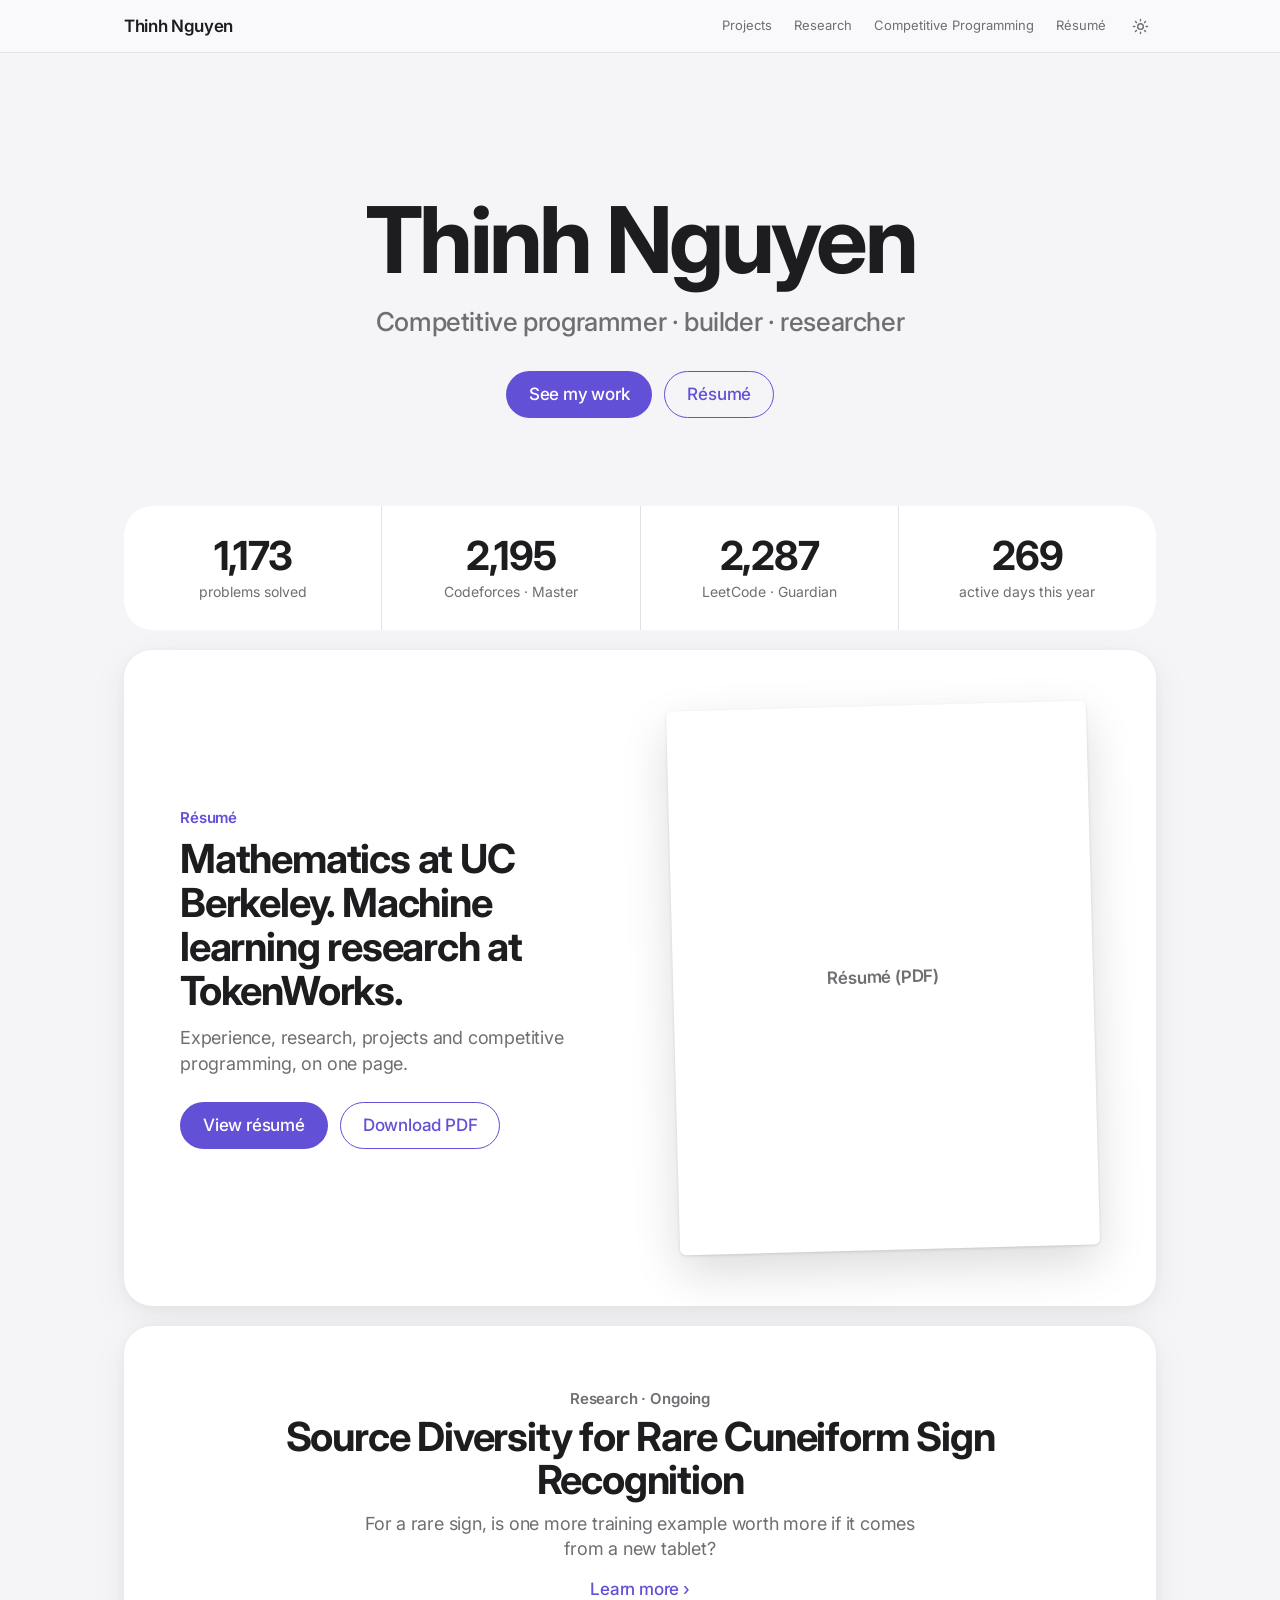
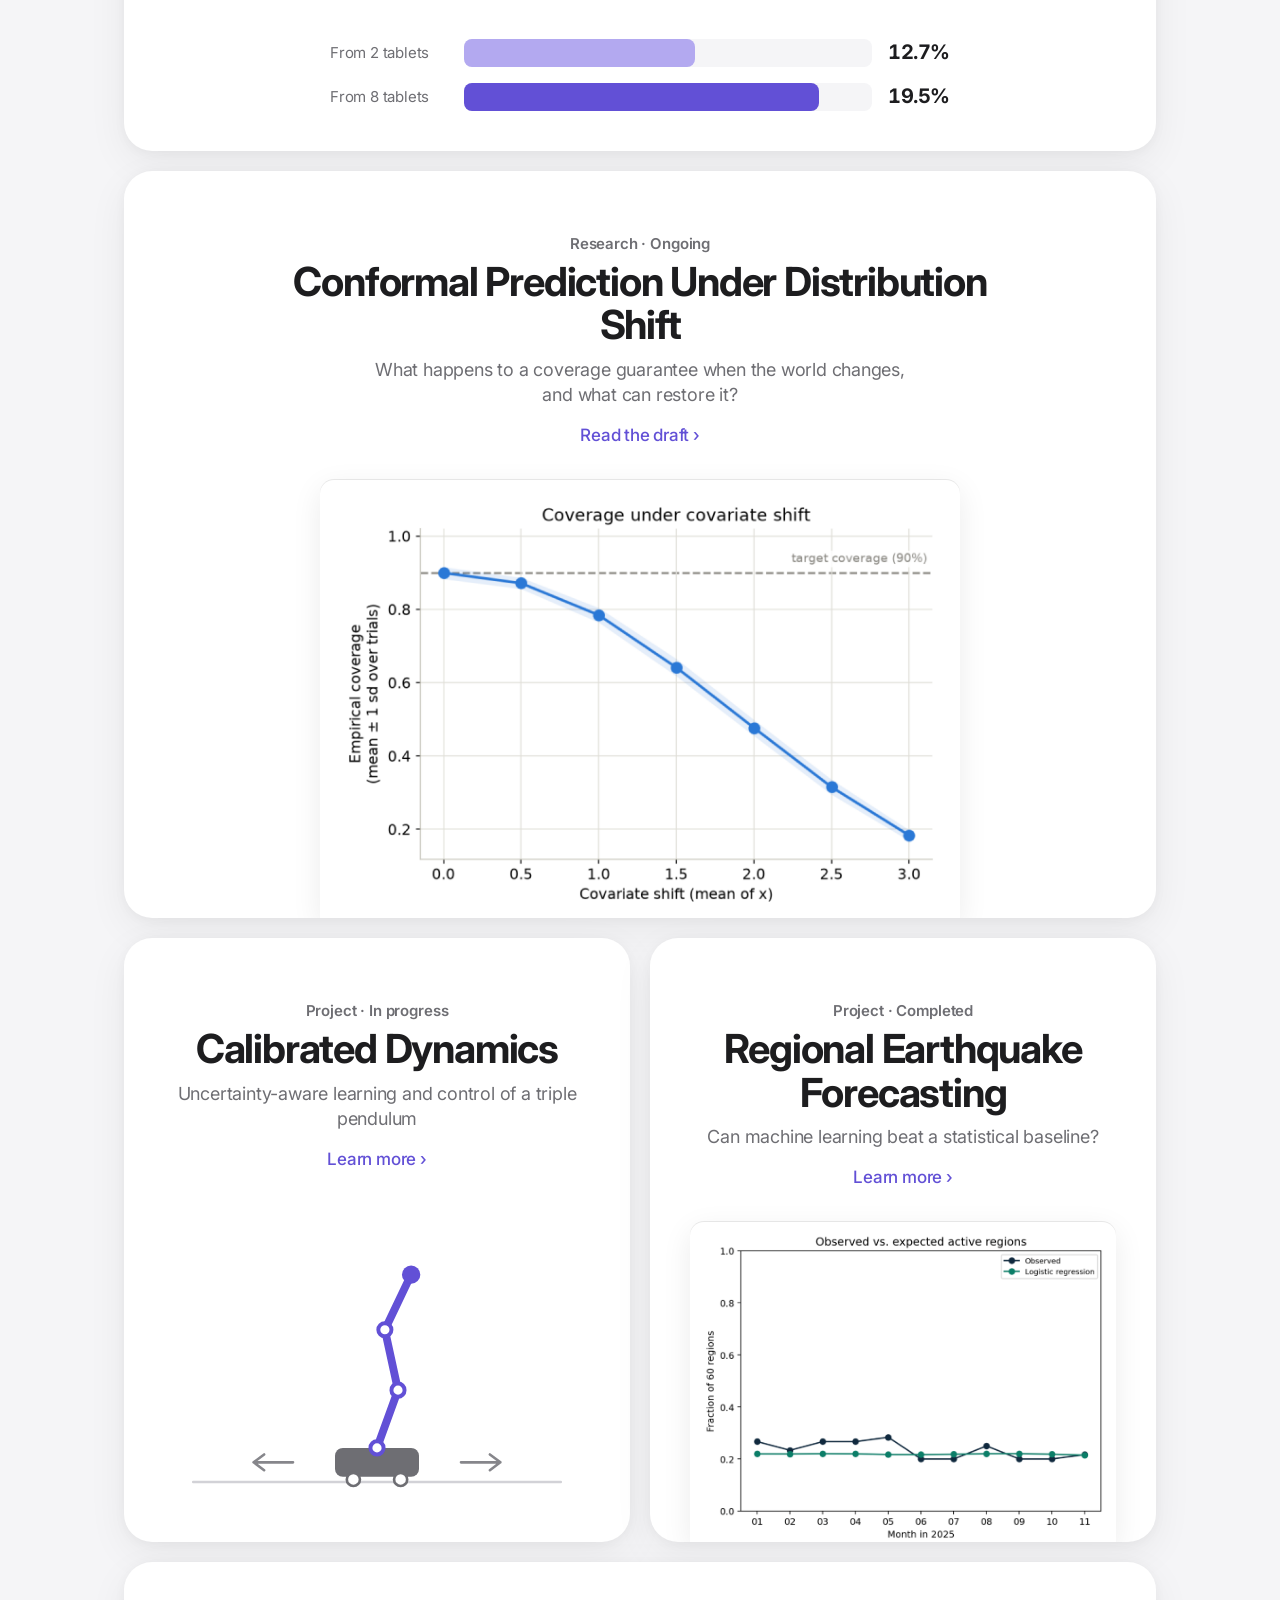
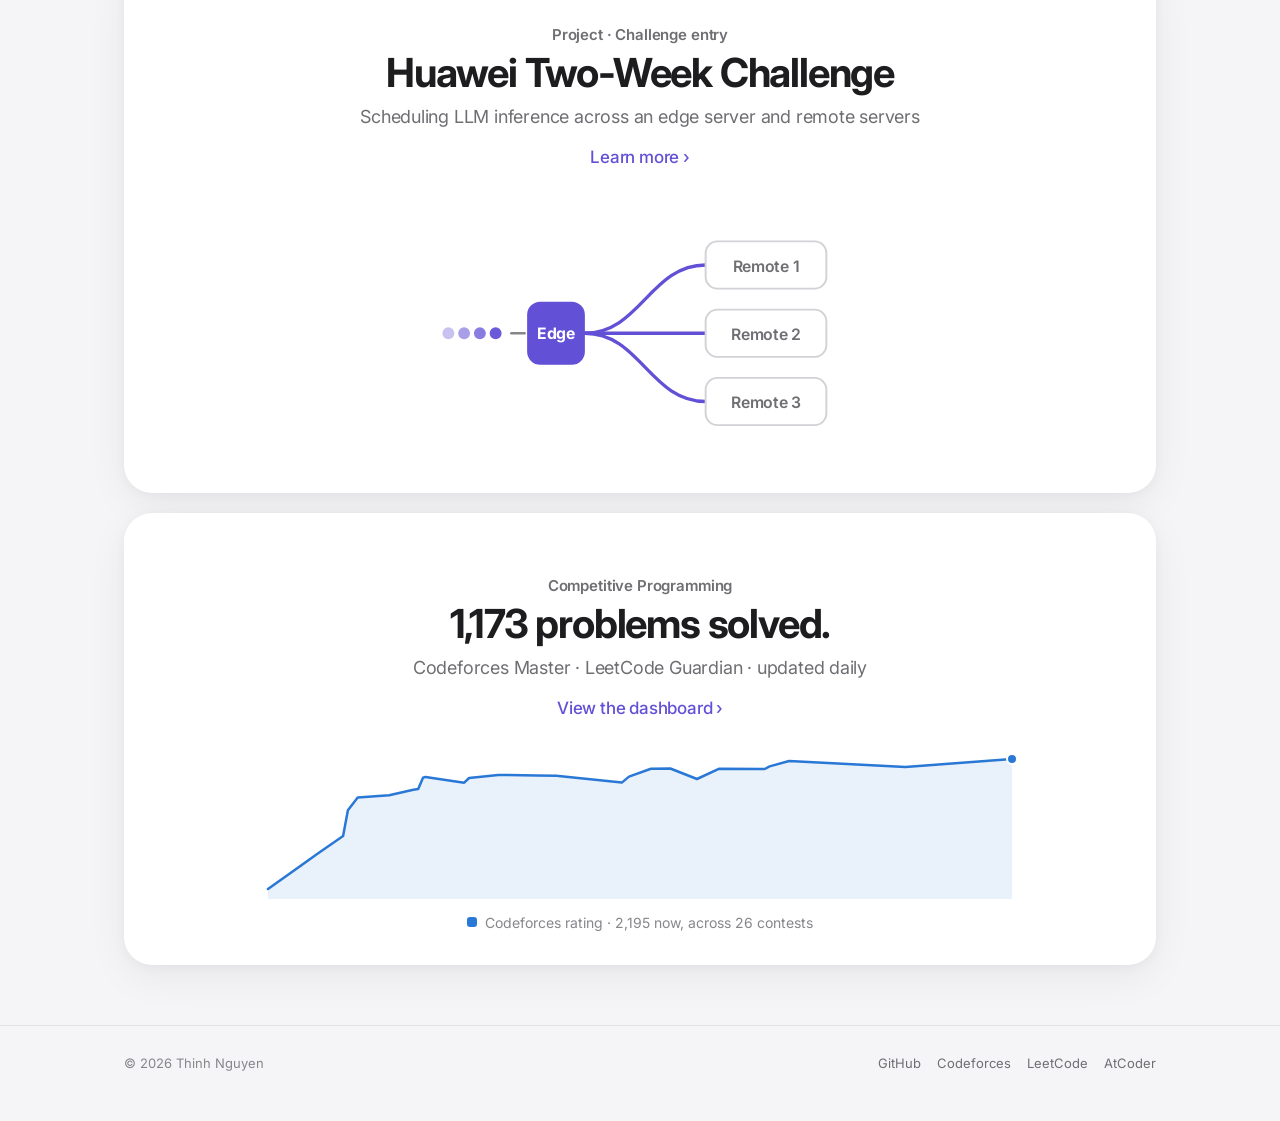
==== commit 95227fa9: "Add résumé to the home page Résumé tile after the live stats with a rendered preview of page 1 (PDF." ====
--- a/index.html
+++ b/index.html
@@ -23,6 +23,7 @@
         <a href="projects.html">Projects</a>
         <a href="research.html">Research</a>
         <a href="competitive-programming.html"><span class="long">Competitive Programming</span><span class="short">CP</span></a>
+        <a href="./#resume">Résumé</a>
       </div>
       <button class="theme-toggle" id="theme-toggle" type="button" aria-label="Toggle dark mode">
         <svg class="icon-sun" viewBox="0 0 24 24" aria-hidden="true"><circle cx="12" cy="12" r="4"/><path d="M12 2v2M12 20v2M4.9 4.9l1.4 1.4M17.7 17.7l1.4 1.4M2 12h2M20 12h2M4.9 19.1l1.4-1.4M17.7 6.3l1.4-1.4"/></svg>
@@ -37,10 +38,26 @@
       <p class="lede reveal" data-bind="tagline">Competitive programmer · builder · researcher</p>
       <div class="btn-row reveal">
         <a class="btn btn-primary" href="projects.html">See my work</a>
-        <a class="btn btn-secondary" href="competitive-programming.html">Competitive programming</a>
+        <a class="btn btn-secondary" href="#resume">Résumé</a>
       </div>
     </section>
     <div class="wrap" id="home-stats"></div>
+    <section class="wrap" id="resume">
+      <div class="resume-tile reveal">
+        <div class="resume-text">
+          <p class="eyebrow">Résumé</p>
+          <h3>Mathematics at UC Berkeley. Machine learning research at TokenWorks.</h3>
+          <p>Experience, research, projects and competitive programming, on one page.</p>
+          <div class="btn-row">
+            <a class="btn btn-primary" href="assets/resume/Thinh_Nguyen_Resume.pdf" target="_blank" rel="noopener">View résumé</a>
+            <a class="btn btn-secondary" href="assets/resume/Thinh_Nguyen_Resume.pdf" download>Download PDF</a>
+          </div>
+        </div>
+        <a class="resume-preview" href="assets/resume/Thinh_Nguyen_Resume.pdf" target="_blank" rel="noopener" aria-label="Open résumé PDF" data-pdf="assets/resume/Thinh_Nguyen_Resume.pdf">
+          <span class="resume-fallback">Résumé (PDF)</span>
+        </a>
+      </div>
+    </section>
     <div class="wrap promos" id="home-promos"></div>
   </main>
 
--- a/assets/css/style.css
+++ b/assets/css/style.css
@@ -251,6 +251,35 @@
   :root:not([data-theme="light"]) .plate img, :root:not([data-theme="light"]) .figure img { filter: brightness(0.9); }
 }
 
+/* Résumé tile (home) */
+#resume { margin-bottom: 20px; }
+.resume-tile {
+  display: grid; grid-template-columns: minmax(0, 1fr) minmax(0, 1fr); gap: clamp(24px, 4vw, 56px); align-items: center;
+  background: var(--surface); border-radius: var(--radius-lg); box-shadow: var(--shadow);
+  padding: clamp(28px, 5vw, 56px) clamp(20px, 5vw, 56px); overflow: hidden;
+}
+.resume-text h3 { font-size: clamp(1.75rem, 3.4vw, 2.5rem); font-weight: 700; letter-spacing: -0.03em; line-height: 1.1; }
+.resume-text p:not(.eyebrow) { color: var(--text-2); font-size: 1.125rem; margin-top: 12px; }
+.resume-text .eyebrow { font-size: 0.9375rem; margin-bottom: 8px; }
+.resume-text .btn-row { margin-top: 24px; }
+.resume-preview {
+  display: block; justify-self: center; width: min(100%, 420px); aspect-ratio: 8.5 / 11;
+  background: #fff; border-radius: 6px; overflow: hidden; position: relative;
+  box-shadow: 0 1px 3px rgba(0,0,0,.12), 0 18px 48px rgba(0,0,0,.14);
+  transform: rotate(-1.5deg); transition: transform .4s cubic-bezier(.2,.7,.2,1);
+}
+.resume-preview:hover { transform: rotate(0deg) scale(1.02); }
+.resume-preview canvas { display: block; width: 100%; height: 100%; }
+.resume-fallback { position: absolute; inset: 0; display: grid; place-items: center; color: #6e6e73; font-weight: 600; }
+:root[data-theme="dark"] .resume-preview canvas { filter: brightness(0.92); }
+@media (prefers-color-scheme: dark) { :root:not([data-theme="light"]) .resume-preview canvas { filter: brightness(0.92); } }
+@media (max-width: 760px) {
+  .resume-tile { grid-template-columns: 1fr; text-align: center; }
+  .resume-text .btn-row { justify-content: center; }
+  .resume-preview { width: min(100%, 320px); }
+}
+@media (prefers-reduced-motion: reduce) { .resume-preview, .resume-preview:hover { transform: none; } }
+
 /* =================================================================
    Projects (feature rows)
    ================================================================= */
@@ -299,19 +328,35 @@
 .big-stats { display: grid; grid-template-columns: repeat(3, 1fr); gap: 20px; margin-top: 20px; }
 .big-stat { background: var(--surface); border-radius: var(--radius-lg); padding: 32px 28px; box-shadow: var(--shadow); }
 .big-stat .v { font-family: var(--font-display); font-size: clamp(2.5rem, 5vw, 3.5rem); font-weight: 700; letter-spacing: -0.04em; line-height: 1; color: var(--accent); }
+.big-stat .v.long { font-size: clamp(2rem, 3.4vw, 2.5rem); white-space: nowrap; }
 .big-stat .l { color: var(--text-2); margin-top: 12px; font-size: 1rem; line-height: 1.4; }
 @media (max-width: 760px) { .big-stats { grid-template-columns: 1fr; } }
 .findings { margin: 0; padding-left: 20px; color: var(--text-2); }
 .findings li { margin: 10px 0; }
 .findings li::marker { color: var(--accent); }
-.gallery { display: grid; grid-template-columns: repeat(3, 1fr); gap: 16px; }
+.gallery { display: grid; grid-template-columns: repeat(2, 1fr); gap: 24px 20px; }
 .gallery figure { margin: 0; }
+.gallery figure.wide { grid-column: 1 / -1; }
 .gallery .figure { background: #fff; border-radius: 14px; padding: 8px; border: 1px solid var(--border); }
 .gallery img { display: block; width: 100%; height: auto; }
 .gallery figcaption { color: var(--muted); font-size: 0.8125rem; margin-top: 8px; line-height: 1.4; letter-spacing: 0; }
 @media (max-width: 820px) { .gallery { grid-template-columns: 1fr; } }
 .refs { margin: 0; padding-left: 20px; color: var(--text-2); font-size: 0.9375rem; }
 .refs li { margin: 6px 0; }
+
+.paper + .paper { margin-top: clamp(72px, 10vw, 120px); padding-top: clamp(48px, 7vw, 80px); border-top: 1px solid var(--border); }
+
+/* before/after comparison bars */
+.compare { display: grid; gap: 14px; width: 100%; }
+.compare-row { display: grid; grid-template-columns: 120px 1fr 64px; align-items: center; gap: 14px; }
+.compare-label { color: var(--text-2); font-size: 0.9375rem; text-align: left; }
+.compare-track { height: 28px; border-radius: 8px; background: var(--page); overflow: hidden; }
+.compare-bar { display: block; height: 100%; border-radius: 0 8px 8px 0; background: var(--seq-2); }
+.compare-bar.hi { background: var(--accent); }
+.compare-value { font-family: var(--font-display); font-weight: 700; font-size: 1.25rem; letter-spacing: -0.02em; text-align: right; font-variant-numeric: tabular-nums; }
+@media (max-width: 520px) { .compare-row { grid-template-columns: 96px 1fr 56px; gap: 10px; } }
+.promo .compare { max-width: 620px; margin: 36px auto 40px; }
+.promo .compare-track { background: var(--page); }
 
 /* PDF reader */
 .reader { background: var(--surface); border-radius: var(--radius-lg); box-shadow: var(--shadow); overflow: hidden; margin-top: 20px; }
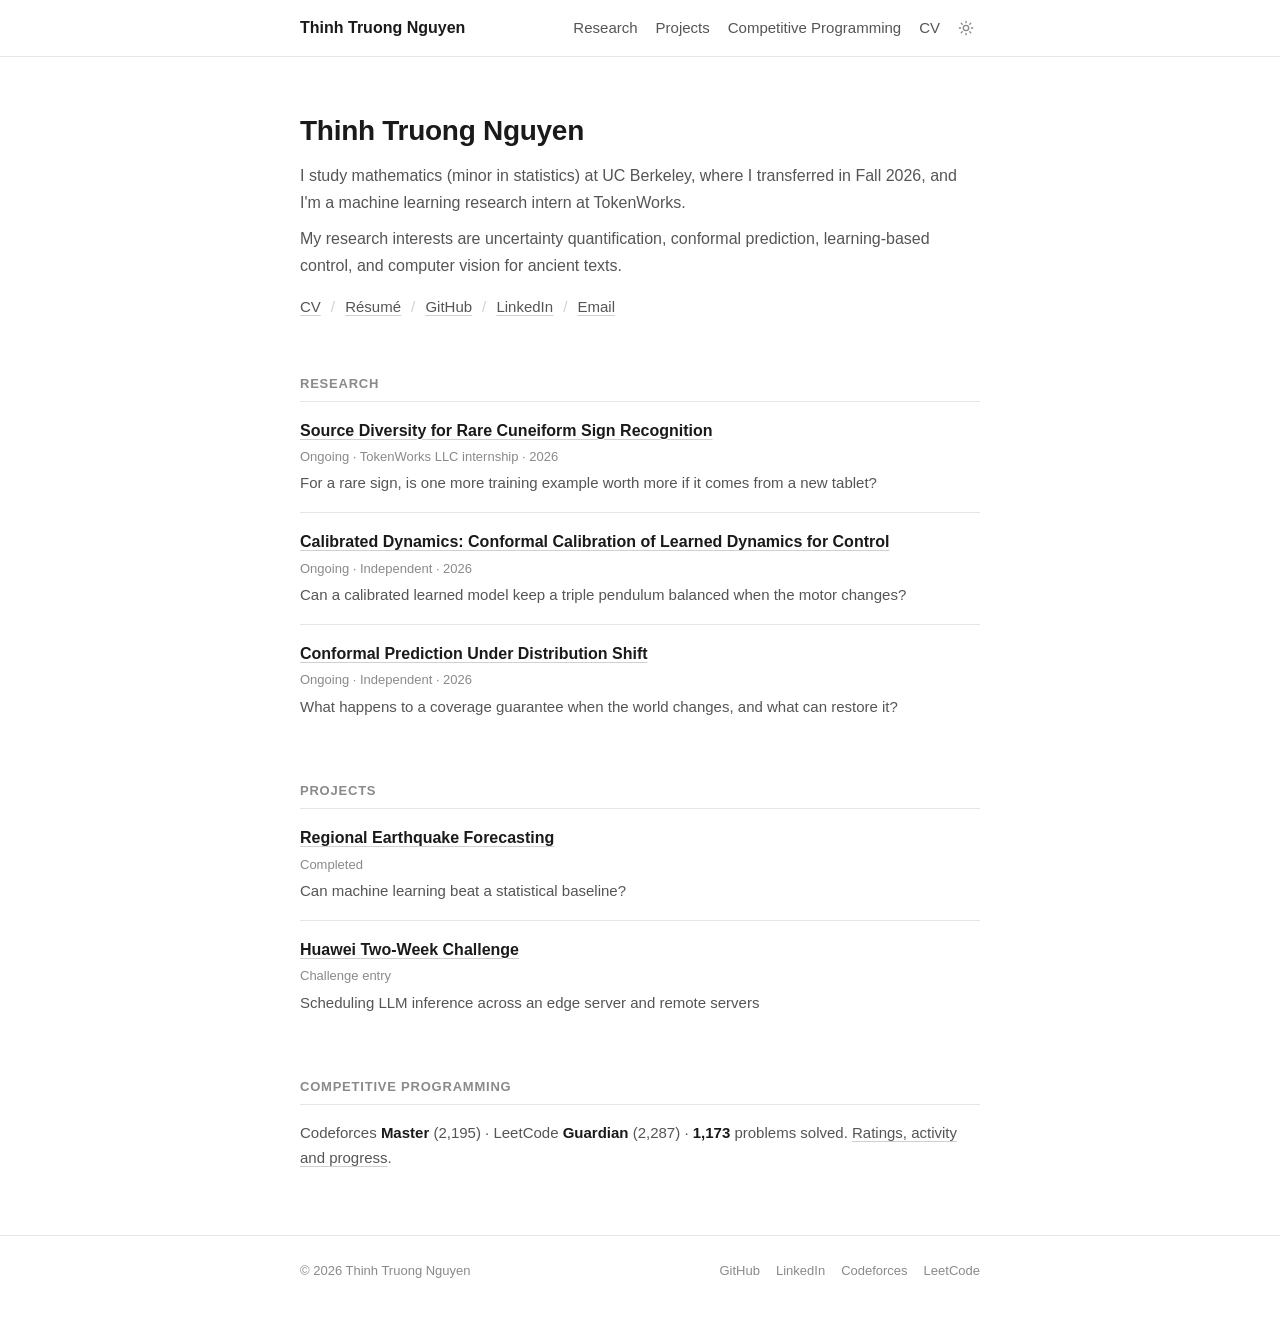
==== commit 0c1ed51e: "Minimal redesign; add academic CV and updated résumé - Plain white/dark background, single text colu" ====
--- a/index.html
+++ b/index.html
@@ -3,27 +3,23 @@
 <head>
   <meta charset="utf-8">
   <meta name="viewport" content="width=device-width, initial-scale=1">
-  <title>Thinh Nguyen</title>
-  <meta name="description" content="Projects, research and competitive programming by Thinh Nguyen.">
-  <link rel="icon" href="data:image/svg+xml,<svg xmlns='http://www.w3.org/2000/svg' viewBox='0 0 32 32'><rect width='32' height='32' rx='7' fill='%236250d6'/><text x='16' y='22' font-family='system-ui,sans-serif' font-size='16' font-weight='700' fill='white' text-anchor='middle'>TN</text></svg>">
-  <link rel="preconnect" href="https://fonts.googleapis.com">
-  <link rel="preconnect" href="https://fonts.gstatic.com" crossorigin>
-  <link rel="stylesheet" href="https://fonts.googleapis.com/css2?family=Inter:wght@400;500;600;700&display=swap">
+  <title>Thinh Truong Nguyen</title>
+  <meta name="description" content="Thinh Truong Nguyen: mathematics at UC Berkeley, research in uncertainty quantification, conformal prediction and learning-based control.">
+  <link rel="icon" href="data:image/svg+xml,<svg xmlns='http://www.w3.org/2000/svg' viewBox='0 0 32 32'><rect width='32' height='32' rx='4' fill='%231a1a1a'/><text x='16' y='21.5' font-family='system-ui,sans-serif' font-size='14' font-weight='600' fill='white' text-anchor='middle'>TN</text></svg>">
   <link rel="stylesheet" href="assets/css/style.css">
   <script>
-    document.documentElement.classList.add("js");
     try { const t = localStorage.getItem("theme"); if (t) document.documentElement.dataset.theme = t; } catch {}
   </script>
 </head>
 <body>
   <header class="nav-bar">
     <nav class="wrap nav-inner" aria-label="Main">
-      <a class="brand" href="./" data-bind="name">Thinh Nguyen</a>
+      <a class="brand" href="./">Thinh Truong Nguyen</a>
       <div class="nav-links">
+        <a href="research.html">Research</a>
         <a href="projects.html">Projects</a>
-        <a href="research.html">Research</a>
         <a href="competitive-programming.html"><span class="long">Competitive Programming</span><span class="short">CP</span></a>
-        <a href="./#resume">Résumé</a>
+        <a href="assets/cv/Thinh_Nguyen_CV.pdf?v=300ada1b" target="_blank" rel="noopener">CV</a>
       </div>
       <button class="theme-toggle" id="theme-toggle" type="button" aria-label="Toggle dark mode">
         <svg class="icon-sun" viewBox="0 0 24 24" aria-hidden="true"><circle cx="12" cy="12" r="4"/><path d="M12 2v2M12 20v2M4.9 4.9l1.4 1.4M17.7 17.7l1.4 1.4M2 12h2M20 12h2M4.9 19.1l1.4-1.4M17.7 6.3l1.4-1.4"/></svg>
@@ -32,43 +28,44 @@
     </nav>
   </header>
 
-  <main>
-    <section class="hero wrap center">
-      <h1 class="reveal" data-bind="name">Thinh Nguyen</h1>
-      <p class="lede reveal" data-bind="tagline">Competitive programmer · builder · researcher</p>
-      <div class="btn-row reveal">
-        <a class="btn btn-primary" href="projects.html">See my work</a>
-        <a class="btn btn-secondary" href="#resume">Résumé</a>
-      </div>
+  <main class="wrap-narrow">
+    <section class="intro">
+      <h1>Thinh Truong Nguyen</h1>
+      <p>I study mathematics (minor in statistics) at UC Berkeley, where I transferred in Fall 2026, and I'm a machine learning research intern at TokenWorks.</p>
+      <p>My research interests are uncertainty quantification, conformal prediction, learning-based control, and computer vision for ancient texts.</p>
+      <p class="contact">
+        <a href="assets/cv/Thinh_Nguyen_CV.pdf?v=300ada1b" target="_blank" rel="noopener">CV</a><span class="sep">/</span>
+        <a href="assets/resume/Thinh_Nguyen_Resume.pdf?v=48c252ef" target="_blank" rel="noopener">Résumé</a><span class="sep">/</span>
+        <a href="https://github.com/ThinhTruongN" target="_blank" rel="noopener">GitHub</a><span class="sep">/</span>
+        <a href="https://www.linkedin.com/in/truong-nguyen-1232b629b" target="_blank" rel="noopener">LinkedIn</a><span class="sep">/</span>
+        <a href="mailto:t8186062@gmail.com">Email</a>
+      </p>
     </section>
-    <div class="wrap" id="home-stats"></div>
-    <section class="wrap" id="resume">
-      <div class="resume-tile reveal">
-        <div class="resume-text">
-          <p class="eyebrow">Résumé</p>
-          <h3>Mathematics at UC Berkeley. Machine learning research at TokenWorks.</h3>
-          <p>Experience, research, projects and competitive programming, on one page.</p>
-          <div class="btn-row">
-            <a class="btn btn-primary" href="assets/resume/Thinh_Nguyen_Resume.pdf" target="_blank" rel="noopener">View résumé</a>
-            <a class="btn btn-secondary" href="assets/resume/Thinh_Nguyen_Resume.pdf" download>Download PDF</a>
-          </div>
-        </div>
-        <a class="resume-preview" href="assets/resume/Thinh_Nguyen_Resume.pdf" target="_blank" rel="noopener" aria-label="Open résumé PDF" data-pdf="assets/resume/Thinh_Nguyen_Resume.pdf">
-          <span class="resume-fallback">Résumé (PDF)</span>
-        </a>
-      </div>
+
+    <section class="home-section">
+      <h2>Research</h2>
+      <ul class="entries" id="home-research"></ul>
     </section>
-    <div class="wrap promos" id="home-promos"></div>
+
+    <section class="home-section">
+      <h2>Projects</h2>
+      <ul class="entries" id="home-projects"></ul>
+    </section>
+
+    <section class="home-section">
+      <h2>Competitive programming</h2>
+      <p class="cp-line" id="home-cp"><a href="competitive-programming.html">Dashboard</a></p>
+    </section>
   </main>
 
   <footer class="site-footer">
     <div class="wrap footer-inner">
-      <span>© <span id="year"></span> <span data-bind="name">Thinh Nguyen</span></span>
+      <span>© <span id="year"></span> Thinh Truong Nguyen</span>
       <div class="footer-links">
         <a href="https://github.com/ThinhTruongN" target="_blank" rel="noopener">GitHub</a>
+        <a href="https://www.linkedin.com/in/truong-nguyen-1232b629b" target="_blank" rel="noopener">LinkedIn</a>
         <a href="https://codeforces.com/profile/NomNomFull" target="_blank" rel="noopener">Codeforces</a>
         <a href="https://leetcode.com/u/NomNomCode/" target="_blank" rel="noopener">LeetCode</a>
-        <a href="https://atcoder.jp/users/NomNomCode" target="_blank" rel="noopener">AtCoder</a>
       </div>
     </div>
   </footer>
--- a/assets/css/style.css
+++ b/assets/css/style.css
@@ -1,163 +1,140 @@
 /* =================================================================
-   Tokens
-   Blue is reserved for Codeforces; violet is the site accent.
+   Minimal theme: plain background, one text column, hairlines.
+   Colour is reserved for data: blue = Codeforces, orange = AtCoder,
+   green = LeetCode, yellow = CSES/USACO, violet = activity scales.
    ================================================================= */
 :root {
   color-scheme: light;
-  --page: #f5f5f7;
-  --surface: #ffffff;
-  --surface-2: #fbfbfd;
-  --text: #1d1d1f;
-  --text-2: #6e6e73;
-  --muted: #86868b;
-  --grid: #e8e8ed;
-  --axis: #d2d2d7;
-  --border: rgba(0, 0, 0, 0.08);
+  --page: #ffffff;
+  --surface: #ffffff;      /* chart surface (same as page) */
+  --wash: #f6f6f6;         /* very light fills: tracks, segmented controls */
+  --text: #1a1a1a;
+  --text-2: #555555;
+  --muted: #8a8a8a;
+  --line: #e6e6e6;
+  --grid: #ececec;
+  --axis: #d0d0d0;
+  --border: #e6e6e6;
   --hover: rgba(0, 0, 0, 0.04);
-  --nav-bg: rgba(251, 251, 253, 0.8);
-  --shadow: 0 2px 12px rgba(0, 0, 0, 0.04), 0 12px 40px rgba(0, 0, 0, 0.06);
-  --accent: #6250d6;
-  --accent-text: #ffffff;
-
-  /* platform identity (categorical slots) */
+  --accent: #6250d6;       /* data only */
+
   --cf: #2a78d6;
   --ac: #eb6834;
   --lc: #1baf7a;
-  --sheet: #eda100; /* CSES & USACO Guide */
-
-  /* sequential violet: heatmap & meters */
-  --seq-0: #ebebf0;
+  --sheet: #eda100;
+
+  --seq-0: #ededed;
   --seq-1: #e0dcfa;
   --seq-2: #b3a9f0;
   --seq-3: #8172e3;
   --seq-4: #4a3aa7;
-  --track: #ebe8fb;
-
-  --radius: 18px;
-  --radius-lg: 28px;
-  --font: -apple-system, BlinkMacSystemFont, "SF Pro Text", "Inter", "Segoe UI", Roboto, system-ui, sans-serif;
-  --font-display: -apple-system, BlinkMacSystemFont, "SF Pro Display", "Inter", "Segoe UI", Roboto, system-ui, sans-serif;
+  --track: #efedfb;
+
+  --font: -apple-system, BlinkMacSystemFont, "Segoe UI", Roboto, "Helvetica Neue", Arial, sans-serif;
 }
 
 @media (prefers-color-scheme: dark) {
   :root:not([data-theme="light"]) {
     color-scheme: dark;
-    --page: #000000;
-    --surface: #1c1c1e;
-    --surface-2: #161617;
-    --text: #f5f5f7;
-    --text-2: #a1a1a6;
-    --muted: #86868b;
-    --grid: #2c2c2e;
-    --axis: #424245;
-    --border: rgba(255, 255, 255, 0.10);
-    --hover: rgba(255, 255, 255, 0.06);
-    --nav-bg: rgba(22, 22, 23, 0.8);
-    --shadow: none;
+    --page: #121212;
+    --surface: #121212;
+    --wash: #1c1c1c;
+    --text: #e6e6e6;
+    --text-2: #a6a6a6;
+    --muted: #7d7d7d;
+    --line: #2a2a2a;
+    --grid: #262626;
+    --axis: #3a3a3a;
+    --border: #2a2a2a;
+    --hover: rgba(255, 255, 255, 0.05);
     --accent: #9085e9;
-    --accent-text: #0b0b0b;
     --cf: #3987e5;
     --ac: #d95926;
     --lc: #199e70;
     --sheet: #c98500;
-    --seq-0: #262628;
+    --seq-0: #222222;
     --seq-1: #2e2766;
     --seq-2: #4a3aa7;
     --seq-3: #7062dd;
     --seq-4: #b3a9f0;
-    --track: #26223f;
+    --track: #24213a;
   }
 }
 :root[data-theme="dark"] {
   color-scheme: dark;
-  --page: #000000;
-  --surface: #1c1c1e;
-  --surface-2: #161617;
-  --text: #f5f5f7;
-  --text-2: #a1a1a6;
-  --muted: #86868b;
-  --grid: #2c2c2e;
-  --axis: #424245;
-  --border: rgba(255, 255, 255, 0.10);
-  --hover: rgba(255, 255, 255, 0.06);
-  --nav-bg: rgba(22, 22, 23, 0.8);
-  --shadow: none;
+  --page: #121212;
+  --surface: #121212;
+  --wash: #1c1c1c;
+  --text: #e6e6e6;
+  --text-2: #a6a6a6;
+  --muted: #7d7d7d;
+  --line: #2a2a2a;
+  --grid: #262626;
+  --axis: #3a3a3a;
+  --border: #2a2a2a;
+  --hover: rgba(255, 255, 255, 0.05);
   --accent: #9085e9;
-  --accent-text: #0b0b0b;
   --cf: #3987e5;
   --ac: #d95926;
   --lc: #199e70;
   --sheet: #c98500;
-  --seq-0: #262628;
+  --seq-0: #222222;
   --seq-1: #2e2766;
   --seq-2: #4a3aa7;
   --seq-3: #7062dd;
   --seq-4: #b3a9f0;
-  --track: #26223f;
+  --track: #24213a;
 }
 
 /* =================================================================
    Base
    ================================================================= */
 *, *::before, *::after { box-sizing: border-box; }
-html { scroll-behavior: smooth; scroll-padding-top: 64px; -webkit-text-size-adjust: 100%; }
+html { -webkit-text-size-adjust: 100%; }
 body {
   margin: 0;
   background: var(--page);
   color: var(--text);
-  font: 17px/1.47 var(--font);
-  letter-spacing: -0.012em;
+  font: 16px/1.65 var(--font);
   -webkit-font-smoothing: antialiased;
-  -moz-osx-font-smoothing: grayscale;
-}
-a { color: inherit; }
+}
+a { color: inherit; text-decoration: underline; text-decoration-color: var(--axis); text-underline-offset: 3px; text-decoration-thickness: 1px; }
+a:hover { text-decoration-color: currentColor; }
 img { max-width: 100%; }
-h1, h2, h3, h4 { margin: 0; font-family: var(--font-display); line-height: 1.1; }
-h2 { font-size: clamp(1.75rem, 4vw, 2.5rem); font-weight: 700; letter-spacing: -0.025em; }
-h3 { font-size: 1.1875rem; font-weight: 600; letter-spacing: -0.015em; }
+h1, h2, h3, h4 { margin: 0; line-height: 1.3; font-weight: 600; }
+h1 { font-size: 1.75rem; letter-spacing: -0.01em; }
+h2 { font-size: 1.125rem; }
+h3 { font-size: 1rem; }
 p { margin: 0; }
+ul, ol { margin: 0; }
 .muted { color: var(--muted); }
-.small { font-size: 0.8125rem; letter-spacing: 0; }
-.wrap { max-width: 1080px; margin: 0 auto; padding: 0 16px; }
-.wrap-narrow { max-width: 760px; margin: 0 auto; padding: 0 16px; }
-@media (min-width: 640px) { .wrap, .wrap-narrow { padding: 0 24px; } }
-
-/* Scroll reveal (only when JS is on; off for reduced motion) */
-.js .reveal { opacity: 0; transform: translateY(28px); transition: opacity .8s cubic-bezier(.2,.7,.2,1), transform .8s cubic-bezier(.2,.7,.2,1); }
-.js .reveal.in { opacity: 1; transform: none; }
-@media (prefers-reduced-motion: reduce) {
-  html { scroll-behavior: auto; }
-  .js .reveal { opacity: 1; transform: none; transition: none; }
-}
-
-/* =================================================================
-   Navigation
-   ================================================================= */
-.nav-bar {
-  position: sticky; top: 0; z-index: 20;
-  background: var(--nav-bg);
-  -webkit-backdrop-filter: saturate(180%) blur(20px);
-  backdrop-filter: saturate(180%) blur(20px);
-  border-bottom: 1px solid var(--border);
-}
-.nav-inner { display: flex; align-items: center; gap: 8px; height: 52px; }
-.brand { font-weight: 600; font-size: 1.0625rem; text-decoration: none; white-space: nowrap; letter-spacing: -0.02em; }
-.nav-links { display: flex; gap: 2px; margin-left: auto; overflow-x: auto; scrollbar-width: none; }
+.small { font-size: 0.8125rem; }
+.wrap { max-width: 960px; margin: 0 auto; padding: 0 20px; }
+.wrap-narrow { max-width: 720px; margin: 0 auto; padding: 0 20px; }
+.swatch { width: 10px; height: 10px; border-radius: 2px; flex: none; display: inline-block; }
+
+/* no scroll animations in the minimal theme */
+.reveal { opacity: 1; transform: none; }
+
+/* =================================================================
+   Navigation & footer
+   ================================================================= */
+.nav-bar { border-bottom: 1px solid var(--line); }
+.nav-inner { display: flex; align-items: center; gap: 12px; min-height: 56px; max-width: 720px; }
+.nav-bar.wide .nav-inner { max-width: 960px; }
+.brand { font-weight: 600; text-decoration: none; white-space: nowrap; }
+.nav-links { display: flex; gap: 18px; margin-left: auto; overflow-x: auto; scrollbar-width: none; }
 .nav-links::-webkit-scrollbar { display: none; }
-.nav-links a {
-  text-decoration: none; color: var(--text-2); font-size: 0.8125rem; letter-spacing: 0;
-  padding: 6px 10px; border-radius: 8px; white-space: nowrap; transition: color .2s;
-}
+.nav-links a { color: var(--text-2); text-decoration: none; font-size: 0.9375rem; white-space: nowrap; }
 .nav-links a:hover { color: var(--text); }
-.nav-links a[aria-current="page"] { color: var(--text); font-weight: 600; }
+.nav-links a[aria-current="page"] { color: var(--text); text-decoration: underline; text-decoration-color: var(--text); }
 .nav-links .short { display: none; }
 .theme-toggle {
-  flex: none; width: 32px; height: 32px; border-radius: 50%;
-  border: 0; background: transparent; color: var(--text-2);
-  display: grid; place-items: center; cursor: pointer; transition: background .2s, color .2s;
-}
-.theme-toggle:hover { background: var(--hover); color: var(--text); }
-.theme-toggle svg { width: 17px; height: 17px; fill: none; stroke: currentColor; stroke-width: 2; stroke-linecap: round; }
+  flex: none; width: 28px; height: 28px; border: 0; background: transparent; color: var(--muted);
+  display: grid; place-items: center; cursor: pointer; border-radius: 4px;
+}
+.theme-toggle:hover { color: var(--text); }
+.theme-toggle svg { width: 16px; height: 16px; fill: none; stroke: currentColor; stroke-width: 2; stroke-linecap: round; }
 .theme-toggle .icon-moon { display: none; }
 :root[data-theme="dark"] .theme-toggle .icon-sun { display: none; }
 :root[data-theme="dark"] .theme-toggle .icon-moon { display: block; }
@@ -167,277 +144,183 @@
 }
 @media (max-width: 600px) {
   .brand { font-size: 0.9375rem; }
+  .nav-links { gap: 14px; }
   .nav-links .long { display: none; }
   .nav-links .short { display: inline; }
-  .nav-links a { padding: 6px 8px; }
-}
-
-/* =================================================================
-   Buttons & links
-   ================================================================= */
-.btn {
-  display: inline-flex; align-items: center; justify-content: center; gap: 6px;
-  min-height: 44px; padding: 10px 22px; border-radius: 980px;
-  font: inherit; font-size: 1.0625rem; font-weight: 500; text-decoration: none; cursor: pointer;
-  border: 1px solid transparent; transition: filter .2s, background .2s;
-}
-.btn-primary { background: var(--accent); color: var(--accent-text); }
-.btn-primary:hover { filter: brightness(1.08); }
-.btn-secondary { background: transparent; color: var(--accent); border-color: var(--accent); }
-.btn-secondary:hover { background: color-mix(in srgb, var(--accent) 8%, transparent); }
-.btn-row { display: flex; flex-wrap: wrap; gap: 12px; }
-.center .btn-row { justify-content: center; }
-.more { color: var(--accent); text-decoration: none; font-weight: 500; white-space: nowrap; }
-.more::after { content: " ›"; }
-.more:hover { text-decoration: underline; }
-
-/* =================================================================
-   Heroes
-   ================================================================= */
-.hero { padding: clamp(72px, 12vw, 140px) 0 clamp(48px, 7vw, 88px); text-align: center; }
-.eyebrow { font-size: 1.0625rem; font-weight: 600; color: var(--accent); margin-bottom: 10px; letter-spacing: -0.01em; }
-.hero h1 {
-  font-size: clamp(3rem, 9vw, 5.75rem); font-weight: 700; letter-spacing: -0.04em; line-height: 1.02;
-}
-.hero .lede {
-  font-size: clamp(1.1875rem, 2.4vw, 1.625rem); color: var(--text-2); line-height: 1.3;
-  max-width: 680px; margin: 18px auto 0; font-weight: 500; letter-spacing: -0.015em;
-}
-.hero .btn-row { margin-top: 32px; justify-content: center; }
-.page-hero { padding: clamp(64px, 10vw, 112px) 0 clamp(36px, 5vw, 56px); text-align: center; }
-.page-hero h1 { font-size: clamp(2.75rem, 7vw, 4.5rem); font-weight: 700; letter-spacing: -0.035em; }
-.page-hero .lede { font-size: clamp(1.125rem, 2vw, 1.4375rem); color: var(--text-2); max-width: 640px; margin: 16px auto 0; line-height: 1.35; }
-
-/* Live stat strip */
-.stat-strip { display: grid; grid-template-columns: repeat(4, 1fr); gap: 1px; background: var(--border); border-radius: var(--radius-lg); overflow: hidden; margin-bottom: 20px; }
-.stat-strip > div { background: var(--surface); padding: 28px 20px; text-align: center; }
-.stat-strip .v { font-family: var(--font-display); font-size: clamp(1.75rem, 4vw, 2.5rem); font-weight: 700; letter-spacing: -0.03em; line-height: 1.1; }
-.stat-strip .l { color: var(--text-2); font-size: 0.875rem; margin-top: 4px; letter-spacing: 0; }
-@media (max-width: 720px) { .stat-strip { grid-template-columns: 1fr 1fr; } }
-
-/* =================================================================
-   Home promo tiles
-   ================================================================= */
-.promos { display: grid; grid-template-columns: 1fr 1fr; gap: 20px; padding-bottom: 20px; }
-.promo {
-  position: relative; display: flex; flex-direction: column; align-items: center; text-align: center;
-  background: var(--surface); border-radius: var(--radius-lg); padding: clamp(32px, 5vw, 52px) clamp(20px, 4vw, 40px) 0;
-  overflow: hidden; min-height: 460px; text-decoration: none; color: inherit; box-shadow: var(--shadow);
-  transition: transform .4s cubic-bezier(.2,.7,.2,1);
-}
-a.promo:hover { transform: scale(1.01); }
-.promo.wide { grid-column: 1 / -1; min-height: 520px; }
-.promo.compact { min-height: 0; }
-.promo .eyebrow { font-size: 0.9375rem; margin-bottom: 6px; }
-.promo h3 { font-size: clamp(1.75rem, 3.6vw, 2.5rem); font-weight: 700; letter-spacing: -0.03em; line-height: 1.08; max-width: 720px; }
-.promo p { color: var(--text-2); font-size: 1.125rem; margin-top: 10px; max-width: 560px; line-height: 1.4; }
-.promo .more { margin-top: 16px; }
-.promo-visual { margin-top: auto; padding-top: 32px; width: 100%; display: flex; justify-content: center; align-items: flex-end; }
-.promo-visual .plate { width: min(100%, 640px); background: #fff; border-radius: 14px 14px 0 0; padding: 12px 12px 0; box-shadow: 0 -1px 0 var(--border), 0 8px 30px rgba(0,0,0,.08); }
-.promo-visual .plate img { display: block; width: 100%; border-radius: 6px 6px 0 0; }
-.promo-visual svg { width: min(100%, 420px); height: auto; display: block; margin-bottom: 28px; }
-.promo-spark { width: 100%; max-width: 760px; margin: 28px auto 32px; }
-.promo-spark svg { width: 100%; height: auto; display: block; overflow: visible; }
-.promo .spark-caption { display: block; max-width: none; font-size: 0.875rem; color: var(--muted); margin-top: 14px; letter-spacing: 0; }
-.promo .spark-caption .swatch { vertical-align: 1px; margin-right: 8px; }
-@media (max-width: 760px) {
-  .promos { grid-template-columns: 1fr; }
-  .promo, .promo.wide { min-height: 0; }
-}
-
-/* dim white figures in dark mode */
-:root[data-theme="dark"] .plate img, :root[data-theme="dark"] .figure img { filter: brightness(0.9); }
-@media (prefers-color-scheme: dark) {
-  :root:not([data-theme="light"]) .plate img, :root:not([data-theme="light"]) .figure img { filter: brightness(0.9); }
-}
-
-/* Résumé tile (home) */
-#resume { margin-bottom: 20px; }
-.resume-tile {
-  display: grid; grid-template-columns: minmax(0, 1fr) minmax(0, 1fr); gap: clamp(24px, 4vw, 56px); align-items: center;
-  background: var(--surface); border-radius: var(--radius-lg); box-shadow: var(--shadow);
-  padding: clamp(28px, 5vw, 56px) clamp(20px, 5vw, 56px); overflow: hidden;
-}
-.resume-text h3 { font-size: clamp(1.75rem, 3.4vw, 2.5rem); font-weight: 700; letter-spacing: -0.03em; line-height: 1.1; }
-.resume-text p:not(.eyebrow) { color: var(--text-2); font-size: 1.125rem; margin-top: 12px; }
-.resume-text .eyebrow { font-size: 0.9375rem; margin-bottom: 8px; }
-.resume-text .btn-row { margin-top: 24px; }
-.resume-preview {
-  display: block; justify-self: center; width: min(100%, 420px); aspect-ratio: 8.5 / 11;
-  background: #fff; border-radius: 6px; overflow: hidden; position: relative;
-  box-shadow: 0 1px 3px rgba(0,0,0,.12), 0 18px 48px rgba(0,0,0,.14);
-  transform: rotate(-1.5deg); transition: transform .4s cubic-bezier(.2,.7,.2,1);
-}
-.resume-preview:hover { transform: rotate(0deg) scale(1.02); }
-.resume-preview canvas { display: block; width: 100%; height: 100%; }
-.resume-fallback { position: absolute; inset: 0; display: grid; place-items: center; color: #6e6e73; font-weight: 600; }
-:root[data-theme="dark"] .resume-preview canvas { filter: brightness(0.92); }
-@media (prefers-color-scheme: dark) { :root:not([data-theme="light"]) .resume-preview canvas { filter: brightness(0.92); } }
-@media (max-width: 760px) {
-  .resume-tile { grid-template-columns: 1fr; text-align: center; }
-  .resume-text .btn-row { justify-content: center; }
-  .resume-preview { width: min(100%, 320px); }
-}
-@media (prefers-reduced-motion: reduce) { .resume-preview, .resume-preview:hover { transform: none; } }
-
-/* =================================================================
-   Projects (feature rows)
-   ================================================================= */
-.features { display: grid; gap: 20px; padding-bottom: 40px; }
-.feature {
-  display: grid; grid-template-columns: minmax(0, 1fr) minmax(0, 1fr); gap: clamp(24px, 4vw, 56px); align-items: center;
-  background: var(--surface); border-radius: var(--radius-lg); padding: clamp(24px, 4vw, 48px); box-shadow: var(--shadow);
-}
-.feature:nth-child(even) .feature-visual { order: 2; }
-.feature-visual { border-radius: var(--radius); overflow: hidden; }
-.feature-visual.figure { background: #fff; padding: 10px; border: 1px solid var(--border); }
-.feature-visual.figure img { display: block; width: 100%; height: auto; }
-.feature-visual.diagram { background: var(--page); aspect-ratio: 4 / 3; display: grid; place-items: center; }
-.feature-visual.diagram svg { width: 88%; height: auto; }
-.feature h2 { font-size: clamp(1.75rem, 3.4vw, 2.375rem); }
-.feature .sub { color: var(--text-2); font-size: 1.125rem; margin-top: 8px; line-height: 1.35; }
-.feature .body { color: var(--text-2); margin-top: 16px; font-size: 1rem; }
-.feature .result { margin-top: 16px; padding: 14px 16px; border-radius: 14px; background: var(--page); font-size: 0.9375rem; color: var(--text-2); }
-.feature .result b { color: var(--text); }
-.feature ul.points { margin: 16px 0 0; padding-left: 20px; color: var(--text-2); font-size: 0.9375rem; }
-.feature ul.points li { margin: 6px 0; }
-.status { display: inline-flex; align-items: center; gap: 6px; font-size: 0.8125rem; font-weight: 600; color: var(--text-2); margin-bottom: 10px; letter-spacing: 0; }
-.status::before { content: ""; width: 8px; height: 8px; border-radius: 50%; background: var(--muted); }
-.status.wip::before { background: #fab219; }
-.status.done::before { background: #0ca30c; }
-.tags { list-style: none; padding: 0; margin: 18px 0 0; display: flex; flex-wrap: wrap; gap: 6px; }
-.tags li { font-size: 0.75rem; letter-spacing: 0; color: var(--text-2); background: var(--page); border-radius: 980px; padding: 4px 10px; }
-.feature .links { display: flex; flex-wrap: wrap; gap: 8px 20px; margin-top: 20px; }
-@media (max-width: 820px) {
-  .feature { grid-template-columns: 1fr; }
-  .feature:nth-child(even) .feature-visual { order: 0; }
-}
+}
+
+.site-footer { border-top: 1px solid var(--line); margin-top: 64px; padding: 24px 0 40px; font-size: 0.8125rem; color: var(--muted); }
+.footer-inner { display: flex; justify-content: space-between; gap: 16px; flex-wrap: wrap; max-width: 720px; }
+.site-footer.wide .footer-inner { max-width: 960px; }
+.footer-links { display: flex; gap: 16px; flex-wrap: wrap; }
+.footer-links a { color: var(--muted); text-decoration: none; }
+.footer-links a:hover { color: var(--text); }
+
+/* =================================================================
+   Home
+   ================================================================= */
+.intro { padding: 56px 0 8px; }
+.intro h1 { margin-bottom: 14px; }
+.intro p { color: var(--text-2); margin-top: 10px; }
+.intro .contact { margin-top: 16px; color: var(--text-2); font-size: 0.9375rem; }
+.intro .contact a { margin-right: 4px; }
+.intro .contact .sep { color: var(--axis); margin: 0 6px; }
+
+.home-section { margin-top: 48px; }
+.home-section > h2 { font-size: 0.8125rem; font-weight: 600; text-transform: uppercase; letter-spacing: 0.06em; color: var(--muted); padding-bottom: 8px; border-bottom: 1px solid var(--line); }
+.entries { list-style: none; padding: 0; }
+.entries li { padding: 16px 0; border-bottom: 1px solid var(--line); }
+.entries li:last-child { border-bottom: 0; }
+.entry-title { font-weight: 600; }
+.entry-meta { display: block; color: var(--muted); font-size: 0.8125rem; margin-top: 2px; }
+.entry-desc { color: var(--text-2); margin-top: 4px; font-size: 0.9375rem; }
+.cp-line { padding-top: 16px; color: var(--text-2); font-size: 0.9375rem; }
+.cp-line b { color: var(--text); font-weight: 600; }
+
+/* =================================================================
+   Page headers (Projects / Research / CP)
+   ================================================================= */
+.page-hero { padding-top: 48px; padding-bottom: 8px; text-align: left; }
+#cp-updated { display: block; margin-top: 4px; }
+.page-hero h1 { font-size: 1.75rem; }
+.page-hero .lede { color: var(--text-2); margin-top: 8px; max-width: 640px; }
+
+/* Text links rendered by scripts (formerly buttons) */
+.btn-row { display: flex; flex-wrap: wrap; gap: 6px 18px; margin-top: 12px; }
+.btn, .more { font-size: 0.9375rem; color: var(--text); }
+.btn { background: none; border: 0; padding: 0; text-decoration: underline; text-decoration-color: var(--axis); text-underline-offset: 3px; }
+.btn:hover { text-decoration-color: currentColor; }
+.more { text-decoration: underline; text-decoration-color: var(--axis); text-underline-offset: 3px; }
+.more::after { content: " →"; }
 
 /* =================================================================
    Research
    ================================================================= */
-.paper-head { text-align: center; padding-bottom: 8px; }
-.paper-head .eyebrow { margin-bottom: 12px; }
-.paper-head h2 { font-size: clamp(2rem, 5vw, 3.25rem); letter-spacing: -0.035em; max-width: 860px; margin: 0 auto; }
-.paper-head .tagline { color: var(--text-2); font-size: clamp(1.125rem, 2vw, 1.375rem); margin-top: 14px; }
-.paper-head .byline { color: var(--muted); font-size: 0.9375rem; margin-top: 14px; }
-.paper-head .btn-row { justify-content: center; margin-top: 28px; }
-.panel { background: var(--surface); border-radius: var(--radius-lg); padding: clamp(24px, 4vw, 48px); box-shadow: var(--shadow); margin-top: 20px; }
-.panel h3 { font-size: 1.375rem; margin-bottom: 12px; }
-.abstract { color: var(--text-2); font-size: 1.0625rem; line-height: 1.6; }
-.big-stats { display: grid; grid-template-columns: repeat(3, 1fr); gap: 20px; margin-top: 20px; }
-.big-stat { background: var(--surface); border-radius: var(--radius-lg); padding: 32px 28px; box-shadow: var(--shadow); }
-.big-stat .v { font-family: var(--font-display); font-size: clamp(2.5rem, 5vw, 3.5rem); font-weight: 700; letter-spacing: -0.04em; line-height: 1; color: var(--accent); }
-.big-stat .v.long { font-size: clamp(2rem, 3.4vw, 2.5rem); white-space: nowrap; }
-.big-stat .l { color: var(--text-2); margin-top: 12px; font-size: 1rem; line-height: 1.4; }
-@media (max-width: 760px) { .big-stats { grid-template-columns: 1fr; } }
-.findings { margin: 0; padding-left: 20px; color: var(--text-2); }
-.findings li { margin: 10px 0; }
-.findings li::marker { color: var(--accent); }
-.gallery { display: grid; grid-template-columns: repeat(2, 1fr); gap: 24px 20px; }
+.paper { padding-top: 40px; }
+.paper + .paper { margin-top: 32px; border-top: 1px solid var(--line); }
+.paper-head .eyebrow { font-size: 0.8125rem; color: var(--muted); margin-bottom: 6px; }
+.paper-head h2 { font-size: 1.375rem; line-height: 1.3; }
+.paper-head .tagline { color: var(--text-2); margin-top: 6px; }
+.paper-head .byline { color: var(--muted); font-size: 0.875rem; margin-top: 6px; }
+
+.big-stats { display: grid; grid-template-columns: repeat(3, 1fr); gap: 20px; margin-top: 24px; }
+.big-stat { border-top: 1px solid var(--text); padding-top: 10px; }
+.big-stat .v { font-size: 1.375rem; font-weight: 600; font-variant-numeric: tabular-nums; white-space: nowrap; }
+.big-stat .v.long { font-size: 1.25rem; }
+.big-stat .l { color: var(--text-2); font-size: 0.875rem; margin-top: 4px; line-height: 1.5; }
+@media (max-width: 640px) { .big-stats { grid-template-columns: 1fr; gap: 14px; } }
+
+.panel { margin-top: 28px; }
+.panel h3 { font-size: 0.8125rem; font-weight: 600; text-transform: uppercase; letter-spacing: 0.06em; color: var(--muted); margin-bottom: 8px; }
+.abstract { color: var(--text-2); }
+.findings { padding-left: 20px; color: var(--text-2); }
+.findings li { margin: 6px 0; }
+.refs { padding-left: 20px; color: var(--text-2); font-size: 0.9375rem; }
+.refs li { margin: 4px 0; }
+
+.gallery { display: grid; grid-template-columns: 1fr 1fr; gap: 24px 20px; }
 .gallery figure { margin: 0; }
 .gallery figure.wide { grid-column: 1 / -1; }
-.gallery .figure { background: #fff; border-radius: 14px; padding: 8px; border: 1px solid var(--border); }
+.gallery .figure { background: #fff; border: 1px solid var(--line); padding: 6px; }
 .gallery img { display: block; width: 100%; height: auto; }
-.gallery figcaption { color: var(--muted); font-size: 0.8125rem; margin-top: 8px; line-height: 1.4; letter-spacing: 0; }
-@media (max-width: 820px) { .gallery { grid-template-columns: 1fr; } }
-.refs { margin: 0; padding-left: 20px; color: var(--text-2); font-size: 0.9375rem; }
-.refs li { margin: 6px 0; }
-
-.paper + .paper { margin-top: clamp(72px, 10vw, 120px); padding-top: clamp(48px, 7vw, 80px); border-top: 1px solid var(--border); }
-
-/* before/after comparison bars */
-.compare { display: grid; gap: 14px; width: 100%; }
-.compare-row { display: grid; grid-template-columns: 120px 1fr 64px; align-items: center; gap: 14px; }
-.compare-label { color: var(--text-2); font-size: 0.9375rem; text-align: left; }
-.compare-track { height: 28px; border-radius: 8px; background: var(--page); overflow: hidden; }
-.compare-bar { display: block; height: 100%; border-radius: 0 8px 8px 0; background: var(--seq-2); }
+.gallery figcaption { color: var(--muted); font-size: 0.8125rem; margin-top: 6px; line-height: 1.5; }
+@media (max-width: 640px) { .gallery { grid-template-columns: 1fr; } }
+:root[data-theme="dark"] .figure img { filter: brightness(0.9); }
+@media (prefers-color-scheme: dark) { :root:not([data-theme="light"]) .figure img { filter: brightness(0.9); } }
+
+/* before/after bars */
+.compare { display: grid; gap: 10px; }
+.compare-row { display: grid; grid-template-columns: 110px 1fr 56px; align-items: center; gap: 12px; }
+.compare-label { color: var(--text-2); font-size: 0.875rem; }
+.compare-track { height: 16px; background: var(--wash); }
+.compare-bar { display: block; height: 100%; background: var(--seq-2); }
 .compare-bar.hi { background: var(--accent); }
-.compare-value { font-family: var(--font-display); font-weight: 700; font-size: 1.25rem; letter-spacing: -0.02em; text-align: right; font-variant-numeric: tabular-nums; }
-@media (max-width: 520px) { .compare-row { grid-template-columns: 96px 1fr 56px; gap: 10px; } }
-.promo .compare { max-width: 620px; margin: 36px auto 40px; }
-.promo .compare-track { background: var(--page); }
+.compare-value { font-weight: 600; text-align: right; font-variant-numeric: tabular-nums; }
 
 /* PDF reader */
-.reader { background: var(--surface); border-radius: var(--radius-lg); box-shadow: var(--shadow); overflow: hidden; margin-top: 20px; }
-.reader-bar { display: flex; align-items: center; gap: 12px; padding: 14px 20px; border-bottom: 1px solid var(--border); flex-wrap: wrap; }
-.reader-bar h3 { font-size: 1.0625rem; margin-right: auto; }
-.reader-bar .pageinfo { color: var(--muted); font-size: 0.8125rem; font-variant-numeric: tabular-nums; letter-spacing: 0; }
-.reader-bar a { font-size: 0.875rem; }
-.reader-pages { background: var(--page); height: min(82vh, 1000px); overflow-y: auto; padding: 20px; display: flex; flex-direction: column; align-items: center; gap: 16px; }
-.reader-page { width: 100%; max-width: 860px; background: #fff; border-radius: 4px; box-shadow: 0 1px 3px rgba(0,0,0,.12), 0 8px 24px rgba(0,0,0,.08); position: relative; }
-.reader-page canvas { display: block; width: 100%; height: auto; border-radius: 4px; }
+.reader { margin-top: 28px; border: 1px solid var(--line); }
+.reader-bar { display: flex; align-items: center; gap: 12px; padding: 10px 14px; border-bottom: 1px solid var(--line); flex-wrap: wrap; }
+.reader-bar h3 { font-size: 0.8125rem; font-weight: 600; text-transform: uppercase; letter-spacing: 0.06em; color: var(--muted); margin-right: auto; }
+.reader-bar .pageinfo { color: var(--muted); font-size: 0.8125rem; font-variant-numeric: tabular-nums; }
+.reader-pages { background: var(--wash); height: min(80vh, 960px); overflow-y: auto; padding: 16px; display: flex; flex-direction: column; align-items: center; gap: 12px; }
+.reader-page { width: 100%; max-width: 820px; background: #fff; border: 1px solid var(--line); }
+.reader-page canvas { display: block; width: 100%; height: auto; }
 .reader-fallback { width: 100%; height: 100%; border: 0; background: #fff; }
 .reader-msg { color: var(--muted); padding: 40px 20px; text-align: center; }
 
 /* =================================================================
-   Generic sections & cards (CP dashboard)
-   ================================================================= */
-.section { padding-bottom: 40px; }
+   Projects
+   ================================================================= */
+.features { padding-bottom: 8px; }
+.feature { display: flex; flex-direction: column; gap: 16px; padding: 36px 0; border-bottom: 1px solid var(--line); }
+.feature:last-child { border-bottom: 0; }
+.feature-visual { order: 2; max-width: 560px; }
+.feature-visual.figure { background: #fff; border: 1px solid var(--line); padding: 6px; }
+.feature-visual.figure img { display: block; width: 100%; height: auto; }
+.feature-visual.diagram { max-width: 360px; }
+.feature-visual.diagram svg { width: 100%; height: auto; display: block; }
+.feature h2 { font-size: 1.375rem; }
+.feature .sub { color: var(--text-2); margin-top: 4px; }
+.feature .body { color: var(--text-2); margin-top: 12px; }
+.feature .result { margin-top: 12px; padding-left: 12px; border-left: 2px solid var(--line); color: var(--text-2); }
+.feature .result b { color: var(--text); font-weight: 600; }
+.feature ul.points { margin-top: 12px; padding-left: 20px; color: var(--text-2); }
+.feature ul.points li { margin: 4px 0; }
+.feature .links { display: flex; flex-wrap: wrap; gap: 6px 18px; margin-top: 14px; }
+.status { font-size: 0.8125rem; color: var(--muted); margin-bottom: 6px; }
+.tags { list-style: none; padding: 0; margin-top: 12px; display: flex; flex-wrap: wrap; gap: 4px 14px; font-size: 0.8125rem; color: var(--muted); }
+
+/* =================================================================
+   Competitive programming dashboard
+   ================================================================= */
+.section { padding-bottom: 24px; }
 .section-head { display: flex; align-items: baseline; justify-content: space-between; gap: 12px; flex-wrap: wrap; margin-bottom: 16px; }
-.placeholder { padding: 32px; border-radius: var(--radius-lg); background: var(--surface); color: var(--muted); text-align: center; }
-.card {
-  background: var(--surface); border-radius: var(--radius-lg); box-shadow: var(--shadow);
-  padding: clamp(20px, 3vw, 32px); margin-bottom: 20px; min-width: 0;
-}
-.card-head { display: flex; justify-content: space-between; align-items: flex-start; gap: 12px; flex-wrap: wrap; margin-bottom: 20px; }
-.card-head h3 { font-size: 1.375rem; }
-.card-head p { margin: 4px 0 0; }
-.subhead { font-size: 0.9375rem; font-weight: 600; margin: 28px 0 8px; color: var(--text-2); }
-.grid-2 { display: grid; grid-template-columns: 1fr 1fr; gap: 20px; }
+.placeholder { padding: 24px 0; color: var(--muted); }
+.card { border-top: 1px solid var(--line); padding: 24px 0 8px; margin-bottom: 16px; min-width: 0; }
+.card-head { display: flex; justify-content: space-between; align-items: flex-start; gap: 12px; flex-wrap: wrap; margin-bottom: 16px; }
+.card-head h3 { font-size: 1rem; }
+.card-head p { margin: 2px 0 0; }
+.subhead { font-size: 0.875rem; font-weight: 600; margin: 24px 0 8px; color: var(--text-2); }
+.grid-2 { display: grid; grid-template-columns: 1fr 1fr; gap: 32px; }
 .grid-2 .card { margin-bottom: 0; }
-.grid-2 + .card { margin-top: 20px; }
-@media (max-width: 760px) { .grid-2 { grid-template-columns: 1fr; } }
-
-/* CP stat tiles */
-.tiles { display: grid; grid-template-columns: repeat(4, 1fr); gap: 20px; margin-bottom: 20px; }
-.tile { background: var(--surface); border-radius: var(--radius-lg); padding: 24px; box-shadow: var(--shadow); }
-.tile-label { color: var(--text-2); font-size: 0.875rem; letter-spacing: 0; }
-.tile-value { font-family: var(--font-display); font-size: 2rem; font-weight: 700; margin-top: 4px; letter-spacing: -0.03em; }
-.tile-note { color: var(--muted); font-size: 0.75rem; margin-top: 2px; letter-spacing: 0; }
-.tile.hero-tile .tile-value { font-size: 3.25rem; line-height: 1.05; color: var(--accent); }
-@media (max-width: 760px) { .tiles { grid-template-columns: 1fr 1fr; gap: 12px; } .tile { padding: 18px; } .tile.hero-tile .tile-value { font-size: 2.25rem; } }
-
-/* platform cards */
-.platforms { display: grid; grid-template-columns: repeat(3, 1fr); gap: 20px; margin-bottom: 20px; }
-@media (max-width: 760px) { .platforms { grid-template-columns: 1fr; } }
-.platform { background: var(--surface); border-radius: var(--radius-lg); padding: 24px; box-shadow: var(--shadow); }
+.grid-2 + .card { margin-top: 16px; }
+@media (max-width: 760px) { .grid-2 { grid-template-columns: 1fr; gap: 0; } }
+
+.tiles { display: grid; grid-template-columns: repeat(4, 1fr); gap: 20px; margin: 24px 0 32px; }
+.tile { border-top: 1px solid var(--text); padding-top: 10px; }
+.tile-label { color: var(--text-2); font-size: 0.8125rem; }
+.tile-value { font-size: 1.5rem; font-weight: 600; margin-top: 2px; font-variant-numeric: tabular-nums; }
+.tile-note { color: var(--muted); font-size: 0.75rem; margin-top: 2px; }
+.tile.hero-tile .tile-value { font-size: 1.5rem; }
+@media (max-width: 760px) { .tiles { grid-template-columns: 1fr 1fr; } }
+
+.platforms { display: grid; grid-template-columns: repeat(3, 1fr); gap: 32px; margin-bottom: 24px; }
+@media (max-width: 760px) { .platforms { grid-template-columns: 1fr; gap: 20px; } }
+.platform { padding-top: 4px; }
 .platform-name { display: flex; align-items: center; gap: 8px; font-weight: 600; }
-.platform-name a { margin-left: auto; font-weight: 400; font-size: 0.8125rem; color: var(--muted); text-decoration: none; letter-spacing: 0; }
-.platform-name a:hover { color: var(--text); text-decoration: underline; }
-.swatch { width: 10px; height: 10px; border-radius: 3px; flex: none; display: inline-block; }
-.platform-rating { font-family: var(--font-display); font-size: 2.25rem; font-weight: 700; margin-top: 10px; letter-spacing: -0.03em; }
-.platform-rank { color: var(--text-2); font-size: 0.9375rem; text-transform: capitalize; }
-.kv { display: grid; grid-template-columns: auto 1fr; gap: 4px 12px; margin: 16px 0 0; font-size: 0.8125rem; letter-spacing: 0; }
+.platform-name a { margin-left: auto; font-weight: 400; font-size: 0.8125rem; color: var(--muted); }
+.platform-rating { font-size: 1.5rem; font-weight: 600; margin-top: 6px; font-variant-numeric: tabular-nums; }
+.platform-rank { color: var(--text-2); font-size: 0.875rem; text-transform: capitalize; }
+.kv { display: grid; grid-template-columns: auto 1fr; gap: 2px 12px; margin: 10px 0 0; font-size: 0.8125rem; }
 .kv dt { color: var(--muted); }
 .kv dd { margin: 0; text-align: right; font-variant-numeric: tabular-nums; }
 .platform.empty { color: var(--muted); font-size: 0.875rem; }
 
-/* segmented controls & select */
 .filters { display: flex; gap: 8px; flex-wrap: wrap; max-width: 100%; }
-.segmented {
-  display: inline-flex; background: var(--page); border-radius: 10px; padding: 3px; gap: 2px;
-  max-width: 100%; overflow-x: auto; scrollbar-width: none;
-}
+.segmented { display: inline-flex; border: 1px solid var(--line); border-radius: 4px; padding: 2px; gap: 2px; max-width: 100%; overflow-x: auto; scrollbar-width: none; }
 .segmented::-webkit-scrollbar { display: none; }
 .segmented button {
-  flex: none; border: 0; background: transparent; color: var(--text-2); font: inherit; font-size: 0.8125rem; letter-spacing: 0;
-  padding: 5px 12px; border-radius: 8px; cursor: pointer; display: inline-flex; align-items: center; gap: 6px;
+  flex: none; border: 0; background: transparent; color: var(--text-2); font: inherit; font-size: 0.8125rem;
+  padding: 3px 10px; border-radius: 3px; cursor: pointer; display: inline-flex; align-items: center; gap: 6px;
 }
 .segmented button:hover { color: var(--text); }
-.segmented button[aria-pressed="true"], .segmented button[aria-selected="true"] {
-  background: var(--surface); color: var(--text); box-shadow: 0 1px 3px rgba(0,0,0,.12);
-}
+.segmented button[aria-pressed="true"], .segmented button[aria-selected="true"] { background: var(--wash); color: var(--text); }
 .segmented button:disabled { opacity: 0.4; cursor: not-allowed; }
-.select {
-  font: inherit; font-size: 0.8125rem; color: var(--text); background: var(--page);
-  border: 0; border-radius: 10px; padding: 6px 10px; letter-spacing: 0;
-}
-
-/* charts */
+.select { font: inherit; font-size: 0.8125rem; color: var(--text); background: var(--page); border: 1px solid var(--line); border-radius: 4px; padding: 3px 8px; }
+
 .chart { position: relative; width: 100%; }
 .chart svg { display: block; width: 100%; overflow: visible; }
-.chart text, .promo-spark text { font-family: var(--font); letter-spacing: 0; }
+.chart text { font-family: var(--font); }
 .axis-text { fill: var(--muted); font-size: 11px; font-variant-numeric: tabular-nums; }
 .label-text { fill: var(--text-2); font-size: 11px; font-weight: 600; }
 .gridline { stroke: var(--grid); stroke-width: 1; shape-rendering: crispEdges; }
@@ -445,64 +328,49 @@
 .crosshair { stroke: var(--axis); stroke-width: 1; }
 .empty-chart { color: var(--muted); font-size: 0.875rem; padding: 40px 0; text-align: center; }
 
-/* heatmap */
 .heatmap-scroll { overflow-x: auto; padding-bottom: 4px; }
 .heatmap-scroll svg { display: block; }
 .heatmap-legend { display: flex; align-items: center; gap: 4px; justify-content: flex-end; margin-top: 8px; }
-.heatmap-legend i { width: 11px; height: 11px; border-radius: 3px; display: inline-block; }
-
-/* progress meters */
-.meter-big { margin-bottom: 18px; }
+.heatmap-legend i { width: 11px; height: 11px; border-radius: 2px; display: inline-block; }
+
+.meter-big { margin-bottom: 16px; }
 .meter-row { display: flex; justify-content: space-between; align-items: baseline; gap: 8px; font-size: 0.9375rem; }
 .meter-row b { font-weight: 600; }
-.meter-row .num { color: var(--text-2); font-variant-numeric: tabular-nums; white-space: nowrap; font-size: 0.875rem; letter-spacing: 0; }
-.meter-big .num-big { font-family: var(--font-display); font-size: 2.25rem; font-weight: 700; letter-spacing: -0.03em; }
-.meter { height: 8px; border-radius: 8px; background: var(--track); overflow: hidden; margin-top: 6px; }
-.meter.thin { height: 4px; }
-.meter > span { display: block; height: 100%; border-radius: 8px; background: var(--accent); }
-.cat-list { display: grid; gap: 12px; }
-.tier { border-top: 1px solid var(--border); padding: 12px 0; }
+.meter-row .num { color: var(--text-2); font-variant-numeric: tabular-nums; white-space: nowrap; font-size: 0.875rem; }
+.meter-big .num-big { font-size: 1.5rem; font-weight: 600; }
+.meter { height: 6px; background: var(--track); overflow: hidden; margin-top: 6px; }
+.meter.thin { height: 3px; }
+.meter > span { display: block; height: 100%; background: var(--accent); }
+.cat-list { display: grid; gap: 10px; }
+.tier { border-top: 1px solid var(--line); padding: 10px 0; }
 .tier:first-of-type { border-top: 0; }
 .tier summary { cursor: pointer; list-style: none; }
 .tier summary::-webkit-details-marker { display: none; }
-.tier summary .meter-row b::before { content: "›"; display: inline-block; width: 1em; color: var(--muted); transition: transform .2s; }
+.tier summary .meter-row b::before { content: "›"; display: inline-block; width: 1em; color: var(--muted); transition: transform .15s; }
 .tier[open] summary .meter-row b::before { transform: rotate(90deg); }
-.tier .cat-list { margin: 12px 0 4px 1em; }
+.tier .cat-list { margin: 10px 0 4px 1em; }
 .cat-list .meter-row { font-size: 0.8125rem; }
-.scroll-list { max-height: 380px; overflow-y: auto; padding-right: 4px; }
-
-/* legend & footnote */
-.legend { display: flex; flex-wrap: wrap; gap: 4px 14px; font-size: 0.8125rem; color: var(--text-2); letter-spacing: 0; }
+.scroll-list { max-height: 360px; overflow-y: auto; padding-right: 4px; }
+
+.legend { display: flex; flex-wrap: wrap; gap: 4px 14px; font-size: 0.8125rem; color: var(--text-2); }
 .legend span { display: inline-flex; align-items: center; gap: 6px; }
-.footnote { margin: 12px 0 0; line-height: 1.5; }
-
-/* table view */
-.table-view { margin-top: 14px; }
-.table-view summary { cursor: pointer; color: var(--accent); font-size: 0.875rem; }
+.footnote { margin: 10px 0 0; line-height: 1.5; }
+
+.table-view { margin-top: 12px; }
+.table-view summary { cursor: pointer; color: var(--text-2); font-size: 0.8125rem; }
 .table-view .table-wrap { max-height: 320px; overflow: auto; margin-top: 8px; }
-table { border-collapse: collapse; width: 100%; font-size: 0.8125rem; letter-spacing: 0; }
-th, td { text-align: left; padding: 7px 8px; border-bottom: 1px solid var(--border); white-space: nowrap; }
-th { color: var(--muted); font-weight: 500; position: sticky; top: 0; background: var(--surface); }
+table { border-collapse: collapse; width: 100%; font-size: 0.8125rem; }
+th, td { text-align: left; padding: 6px 8px; border-bottom: 1px solid var(--line); white-space: nowrap; }
+th { color: var(--muted); font-weight: 500; position: sticky; top: 0; background: var(--page); }
 td.num, th.num { text-align: right; font-variant-numeric: tabular-nums; }
-td a { color: var(--accent); text-decoration: none; }
-
-/* tooltip */
+
 .tooltip {
   position: fixed; z-index: 50; pointer-events: none;
-  background: var(--surface); color: var(--text); border: 1px solid var(--border);
-  box-shadow: 0 8px 28px rgba(0, 0, 0, 0.16);
-  border-radius: 12px; padding: 10px 12px; font-size: 0.8125rem; line-height: 1.45; max-width: 280px; letter-spacing: 0;
+  background: var(--page); color: var(--text); border: 1px solid var(--line);
+  border-radius: 4px; padding: 8px 10px; font-size: 0.8125rem; line-height: 1.45; max-width: 280px;
+  box-shadow: 0 2px 8px rgba(0, 0, 0, 0.08);
 }
 .tooltip .tt-title { font-weight: 600; }
 .tooltip .tt-sub { color: var(--muted); }
 .tooltip .tt-row { display: flex; align-items: center; gap: 6px; }
 .tooltip .tt-row span:last-child { margin-left: auto; padding-left: 12px; font-variant-numeric: tabular-nums; }
-
-/* =================================================================
-   Footer
-   ================================================================= */
-.site-footer { border-top: 1px solid var(--border); margin-top: 40px; padding: 28px 0 48px; font-size: 0.8125rem; color: var(--muted); letter-spacing: 0; }
-.footer-inner { display: flex; justify-content: space-between; gap: 16px; flex-wrap: wrap; }
-.footer-links { display: flex; gap: 16px; flex-wrap: wrap; }
-.footer-links a { color: var(--text-2); text-decoration: none; }
-.footer-links a:hover { color: var(--text); text-decoration: underline; }
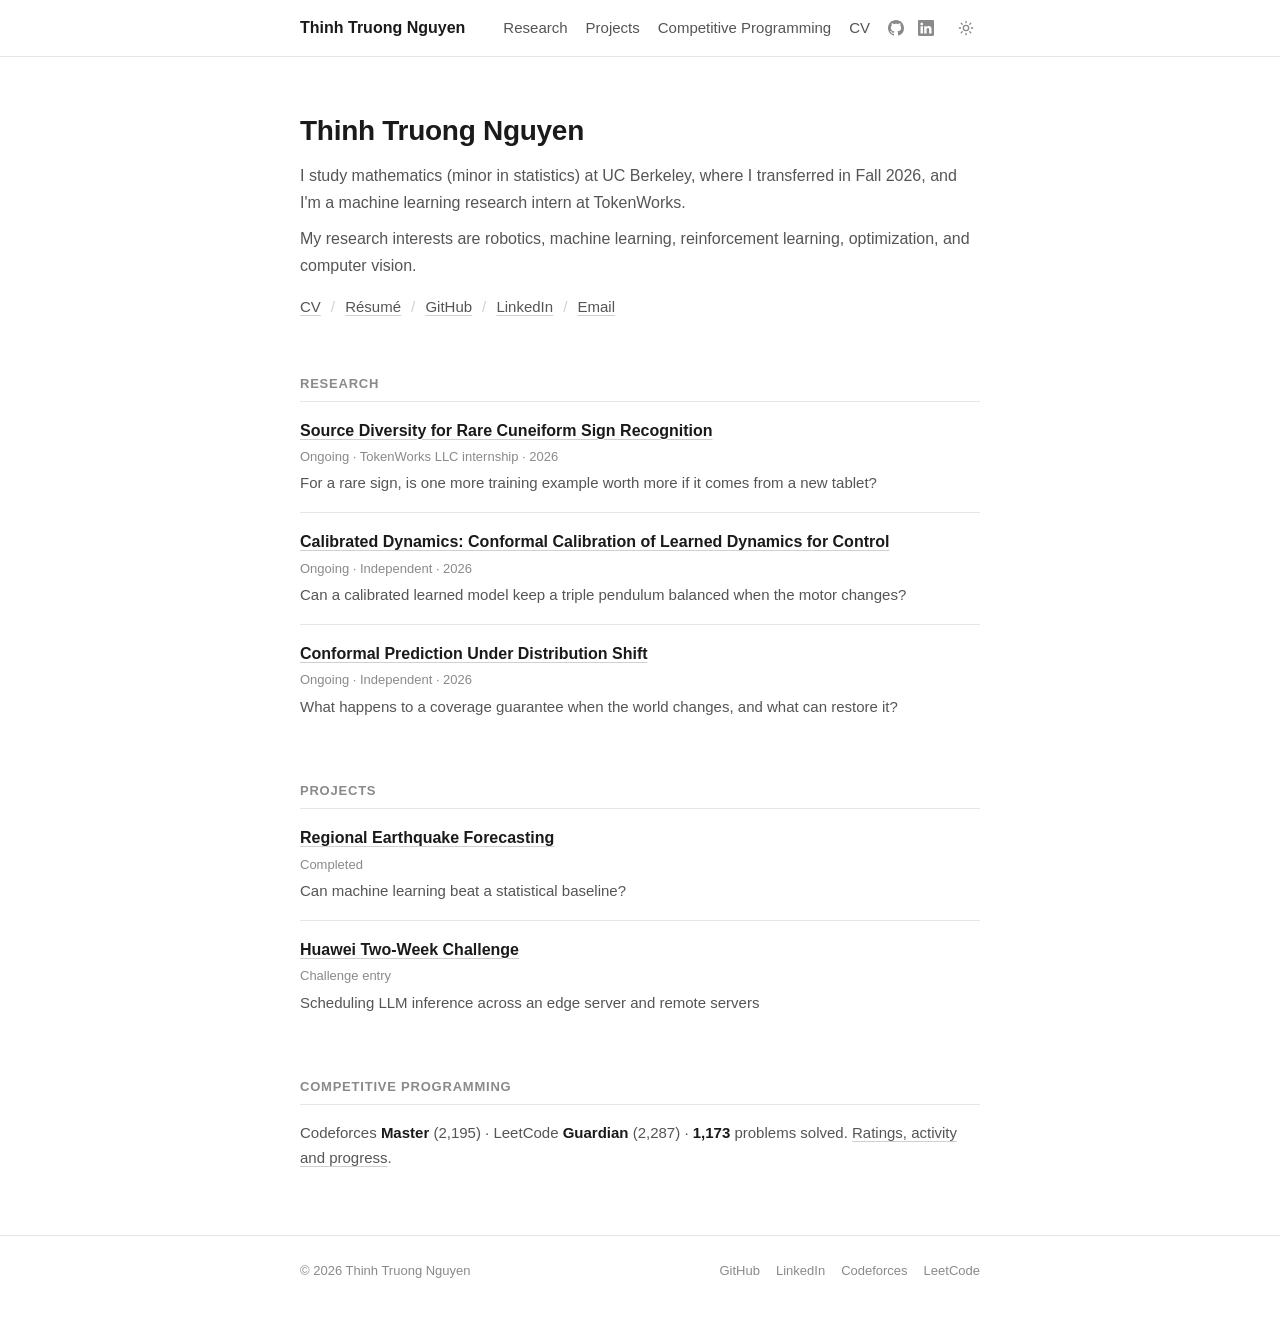
==== commit fdc0cab1: "Update CV and résumé; new LinkedIn; GitHub/LinkedIn in nav - New academic CV and résumé (phone numbe" ====
--- a/index.html
+++ b/index.html
@@ -4,7 +4,7 @@
   <meta charset="utf-8">
   <meta name="viewport" content="width=device-width, initial-scale=1">
   <title>Thinh Truong Nguyen</title>
-  <meta name="description" content="Thinh Truong Nguyen: mathematics at UC Berkeley, research in uncertainty quantification, conformal prediction and learning-based control.">
+  <meta name="description" content="Thinh Truong Nguyen: mathematics at UC Berkeley; research in robotics, machine learning, reinforcement learning, optimization and computer vision.">
   <link rel="icon" href="data:image/svg+xml,<svg xmlns='http://www.w3.org/2000/svg' viewBox='0 0 32 32'><rect width='32' height='32' rx='4' fill='%231a1a1a'/><text x='16' y='21.5' font-family='system-ui,sans-serif' font-size='14' font-weight='600' fill='white' text-anchor='middle'>TN</text></svg>">
   <link rel="stylesheet" href="assets/css/style.css">
   <script>
@@ -19,7 +19,11 @@
         <a href="research.html">Research</a>
         <a href="projects.html">Projects</a>
         <a href="competitive-programming.html"><span class="long">Competitive Programming</span><span class="short">CP</span></a>
-        <a href="assets/cv/Thinh_Nguyen_CV.pdf?v=300ada1b" target="_blank" rel="noopener">CV</a>
+        <a href="assets/cv/Thinh_Nguyen_CV.pdf?v=d8d68b25" target="_blank" rel="noopener">CV</a>
+      </div>
+      <div class="nav-icons">
+        <a href="https://github.com/ThinhTruongN" target="_blank" rel="noopener" aria-label="GitHub" title="GitHub"><svg viewBox="0 0 16 16" aria-hidden="true"><path d="M8 0C3.58 0 0 3.58 0 8c0 3.54 2.29 6.53 5.47 7.59.4.07.55-.17.55-.38 0-.19-.01-.82-.01-1.49-2.01.37-2.53-.49-2.69-.94-.09-.23-.48-.94-.82-1.13-.28-.15-.68-.52-.01-.53.63-.01 1.08.58 1.23.82.72 1.21 1.87.87 2.33.66.07-.52.28-.87.51-1.07-1.78-.2-3.64-.89-3.64-3.95 0-.87.31-1.59.82-2.15-.08-.2-.36-1.02.08-2.12 0 0 .67-.21 2.2.82.64-.18 1.32-.27 2-.27.68 0 1.36.09 2 .27 1.53-1.04 2.2-.82 2.2-.82.44 1.1.16 1.92.08 2.12.51.56.82 1.27.82 2.15 0 3.07-1.87 3.75-3.65 3.95.29.25.54.73.54 1.48 0 1.07-.01 1.93-.01 2.2 0 .21.15.46.55.38A8.013 8.013 0 0016 8c0-4.42-3.58-8-8-8z"/></svg></a>
+        <a href="https://www.linkedin.com/in/thinhtruongn" target="_blank" rel="noopener" aria-label="LinkedIn" title="LinkedIn"><svg viewBox="0 0 16 16" aria-hidden="true"><path d="M0 1.15C0 .52.52 0 1.17 0h13.66C15.48 0 16 .52 16 1.15v13.7c0 .63-.52 1.15-1.17 1.15H1.17C.52 16 0 15.48 0 14.85V1.15zm4.94 12.23V6.17H2.54v7.21h2.4zM3.74 5.18c.84 0 1.36-.55 1.36-1.25-.02-.71-.52-1.25-1.34-1.25-.82 0-1.36.54-1.36 1.25 0 .7.52 1.25 1.33 1.25h.01zm2.46 8.2h2.4V9.35c0-.21.02-.43.08-.58.17-.43.57-.88 1.23-.88.87 0 1.21.66 1.21 1.63v3.86h2.4V9.25c0-2.22-1.18-3.25-2.76-3.25-1.27 0-1.84.7-2.16 1.19V6.17H6.2c.03.68 0 7.21 0 7.21z"/></svg></a>
       </div>
       <button class="theme-toggle" id="theme-toggle" type="button" aria-label="Toggle dark mode">
         <svg class="icon-sun" viewBox="0 0 24 24" aria-hidden="true"><circle cx="12" cy="12" r="4"/><path d="M12 2v2M12 20v2M4.9 4.9l1.4 1.4M17.7 17.7l1.4 1.4M2 12h2M20 12h2M4.9 19.1l1.4-1.4M17.7 6.3l1.4-1.4"/></svg>
@@ -32,12 +36,12 @@
     <section class="intro">
       <h1>Thinh Truong Nguyen</h1>
       <p>I study mathematics (minor in statistics) at UC Berkeley, where I transferred in Fall 2026, and I'm a machine learning research intern at TokenWorks.</p>
-      <p>My research interests are uncertainty quantification, conformal prediction, learning-based control, and computer vision for ancient texts.</p>
+      <p>My research interests are robotics, machine learning, reinforcement learning, optimization, and computer vision.</p>
       <p class="contact">
-        <a href="assets/cv/Thinh_Nguyen_CV.pdf?v=300ada1b" target="_blank" rel="noopener">CV</a><span class="sep">/</span>
-        <a href="assets/resume/Thinh_Nguyen_Resume.pdf?v=48c252ef" target="_blank" rel="noopener">Résumé</a><span class="sep">/</span>
+        <a href="assets/cv/Thinh_Nguyen_CV.pdf?v=d8d68b25" target="_blank" rel="noopener">CV</a><span class="sep">/</span>
+        <a href="assets/resume/Thinh_Nguyen_Resume.pdf?v=3b093bef" target="_blank" rel="noopener">Résumé</a><span class="sep">/</span>
         <a href="https://github.com/ThinhTruongN" target="_blank" rel="noopener">GitHub</a><span class="sep">/</span>
-        <a href="https://www.linkedin.com/in/truong-nguyen-1232b629b" target="_blank" rel="noopener">LinkedIn</a><span class="sep">/</span>
+        <a href="https://www.linkedin.com/in/thinhtruongn" target="_blank" rel="noopener">LinkedIn</a><span class="sep">/</span>
         <a href="mailto:t8186062@gmail.com">Email</a>
       </p>
     </section>
@@ -63,7 +67,7 @@
       <span>© <span id="year"></span> Thinh Truong Nguyen</span>
       <div class="footer-links">
         <a href="https://github.com/ThinhTruongN" target="_blank" rel="noopener">GitHub</a>
-        <a href="https://www.linkedin.com/in/truong-nguyen-1232b629b" target="_blank" rel="noopener">LinkedIn</a>
+        <a href="https://www.linkedin.com/in/thinhtruongn" target="_blank" rel="noopener">LinkedIn</a>
         <a href="https://codeforces.com/profile/NomNomFull" target="_blank" rel="noopener">Codeforces</a>
         <a href="https://leetcode.com/u/NomNomCode/" target="_blank" rel="noopener">LeetCode</a>
       </div>
--- a/assets/css/style.css
+++ b/assets/css/style.css
@@ -129,6 +129,10 @@
 .nav-links a:hover { color: var(--text); }
 .nav-links a[aria-current="page"] { color: var(--text); text-decoration: underline; text-decoration-color: var(--text); }
 .nav-links .short { display: none; }
+.nav-icons { display: flex; gap: 2px; flex: none; }
+.nav-icons a { width: 28px; height: 28px; display: grid; place-items: center; color: var(--muted); border-radius: 4px; }
+.nav-icons a:hover { color: var(--text); }
+.nav-icons svg { width: 16px; height: 16px; fill: currentColor; }
 .theme-toggle {
   flex: none; width: 28px; height: 28px; border: 0; background: transparent; color: var(--muted);
   display: grid; place-items: center; cursor: pointer; border-radius: 4px;
@@ -143,8 +147,10 @@
   :root:not([data-theme="light"]) .theme-toggle .icon-moon { display: block; }
 }
 @media (max-width: 600px) {
+  .nav-inner { flex-wrap: wrap; row-gap: 4px; padding-top: 10px; padding-bottom: 10px; min-height: 0; }
   .brand { font-size: 0.9375rem; }
-  .nav-links { gap: 14px; }
+  .nav-icons { margin-left: auto; }
+  .nav-links { order: 3; width: 100%; margin-left: 0; gap: 18px; }
   .nav-links .long { display: none; }
   .nav-links .short { display: inline; }
 }
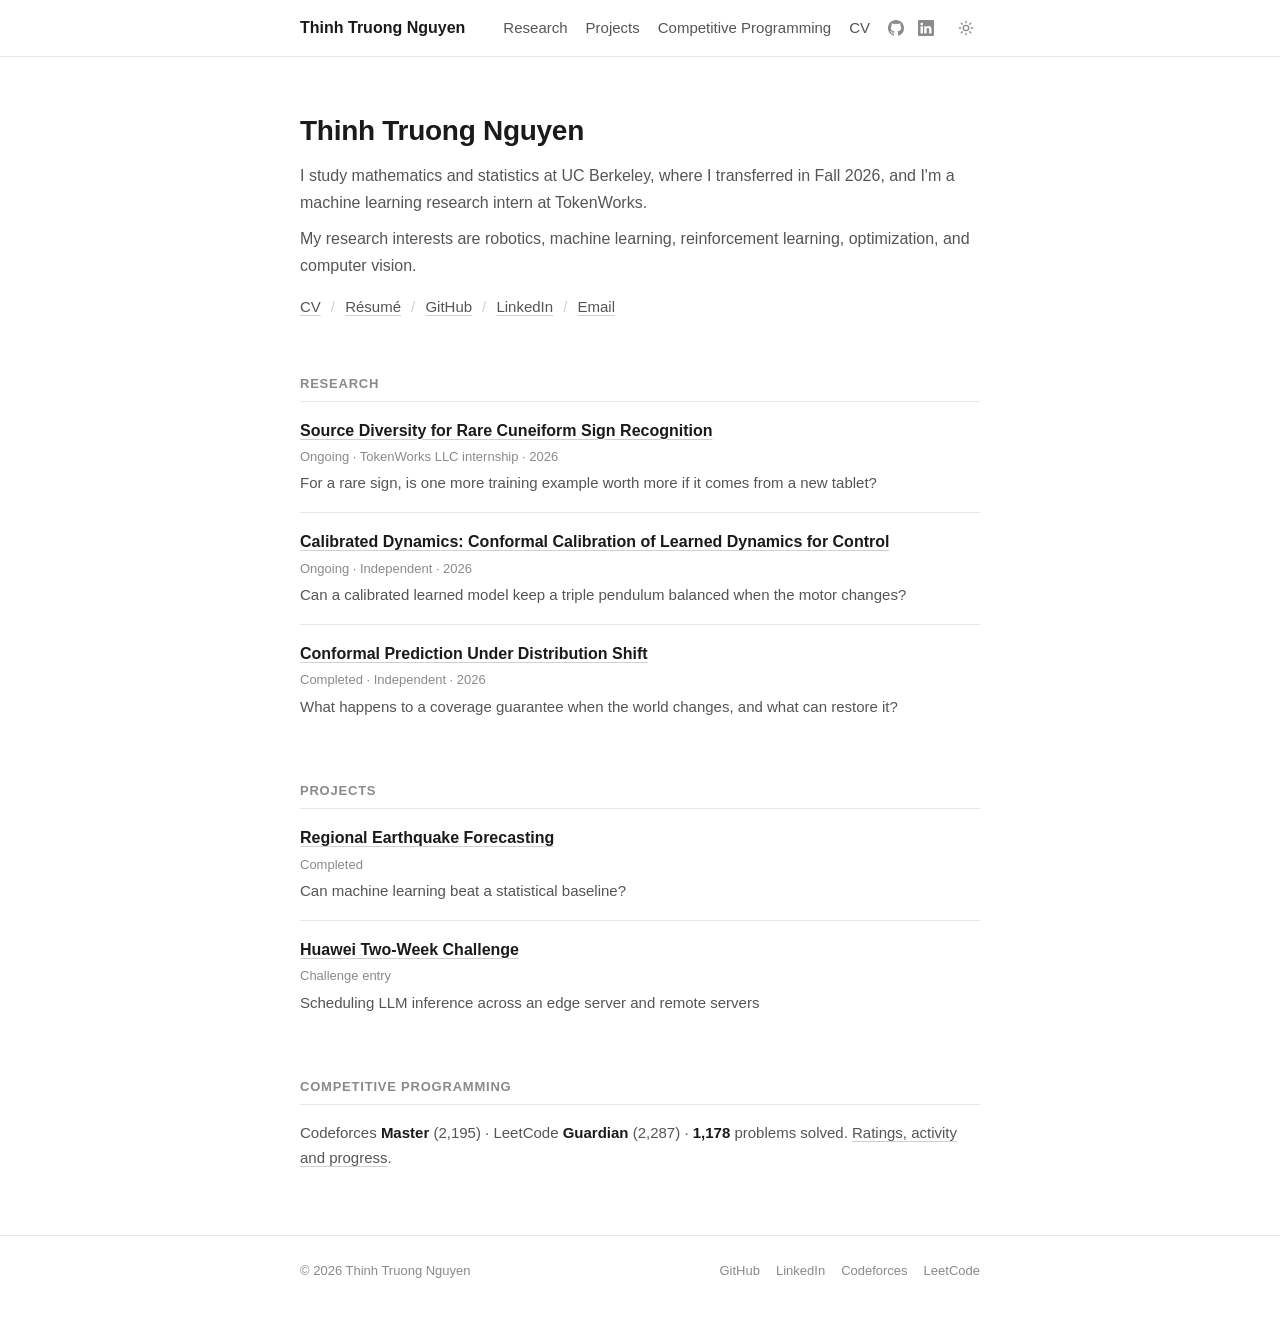
==== commit 15f857da: "Home page: mathematics and statistics; short Completed label Co-Authored-By: Claude Opus 5.5 <norepl" ====
--- a/index.html
+++ b/index.html
@@ -35,7 +35,7 @@
   <main class="wrap-narrow">
     <section class="intro">
       <h1>Thinh Truong Nguyen</h1>
-      <p>I study mathematics (minor in statistics) at UC Berkeley, where I transferred in Fall 2026, and I'm a machine learning research intern at TokenWorks.</p>
+      <p>I study mathematics and statistics at UC Berkeley, where I transferred in Fall 2026, and I'm a machine learning research intern at TokenWorks.</p>
       <p>My research interests are robotics, machine learning, reinforcement learning, optimization, and computer vision.</p>
       <p class="contact">
         <a href="assets/cv/Thinh_Nguyen_CV.pdf?v=d8d68b25" target="_blank" rel="noopener">CV</a><span class="sep">/</span>
